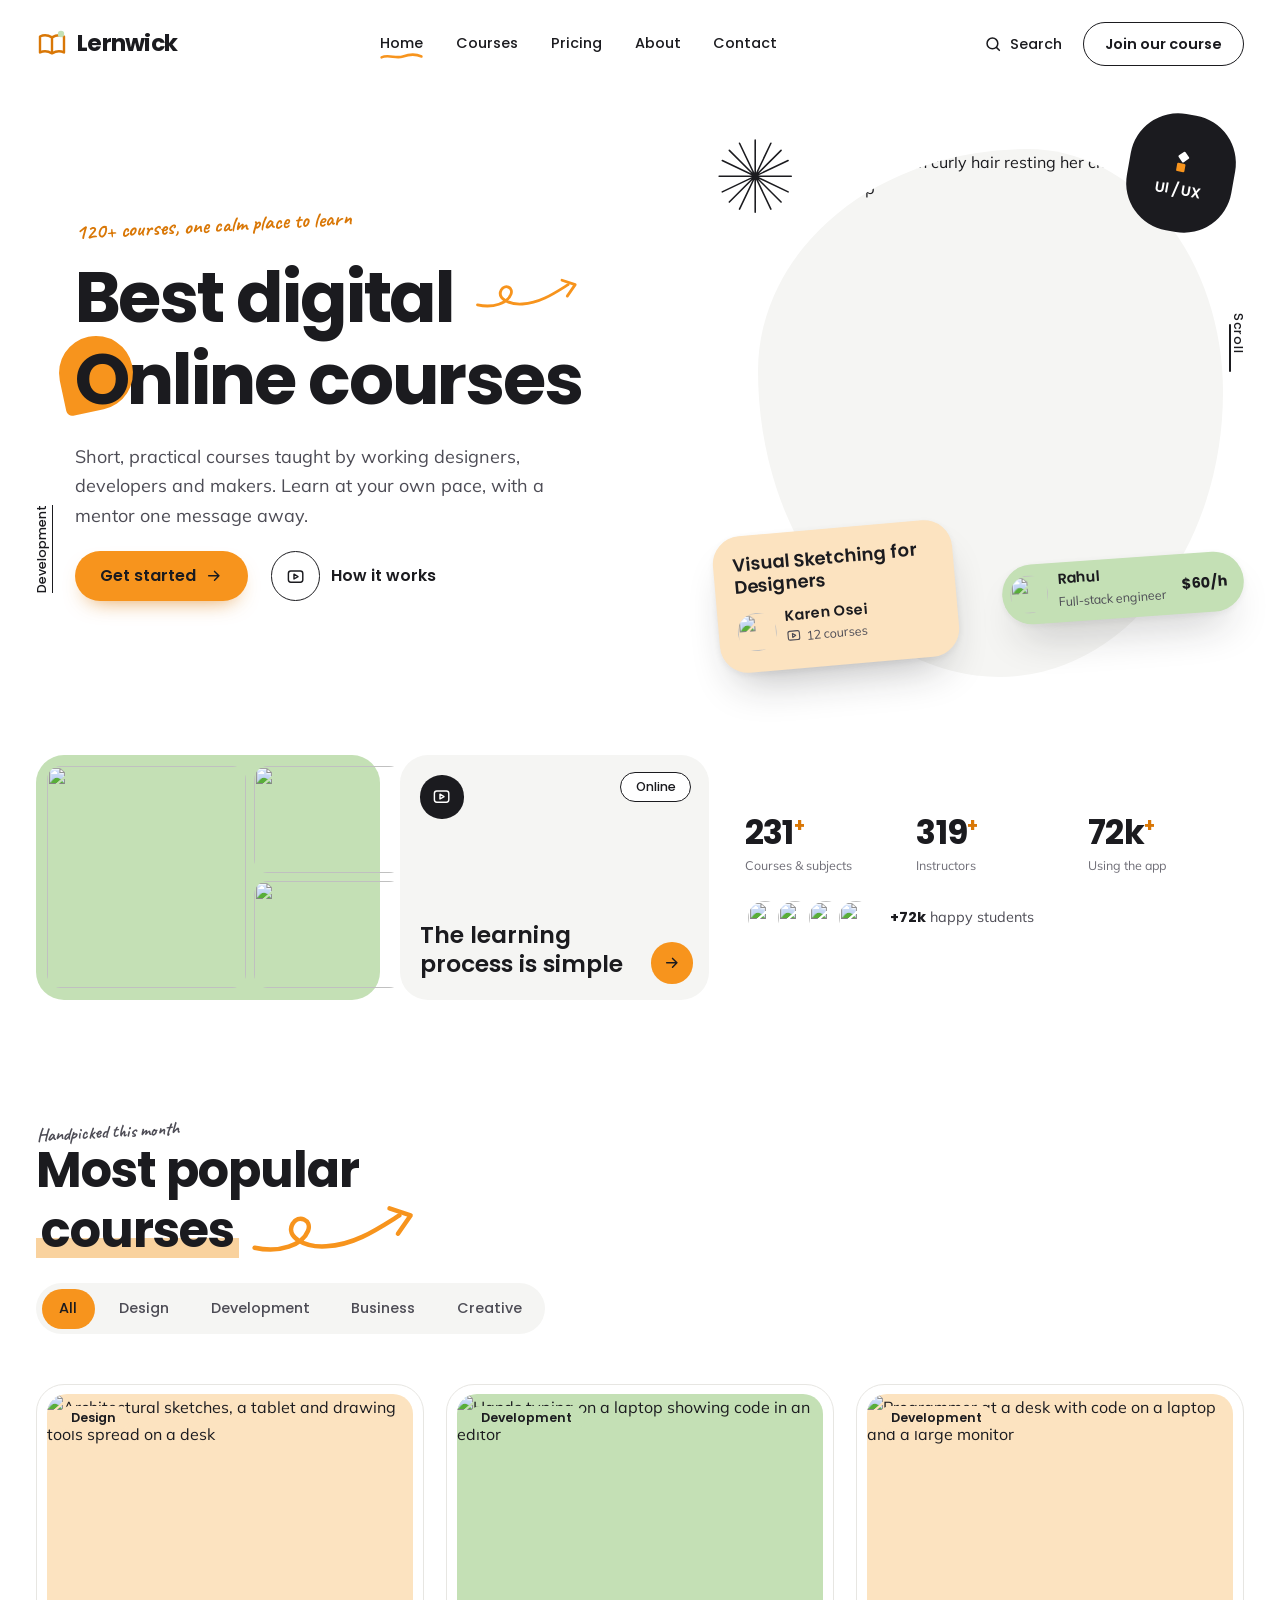
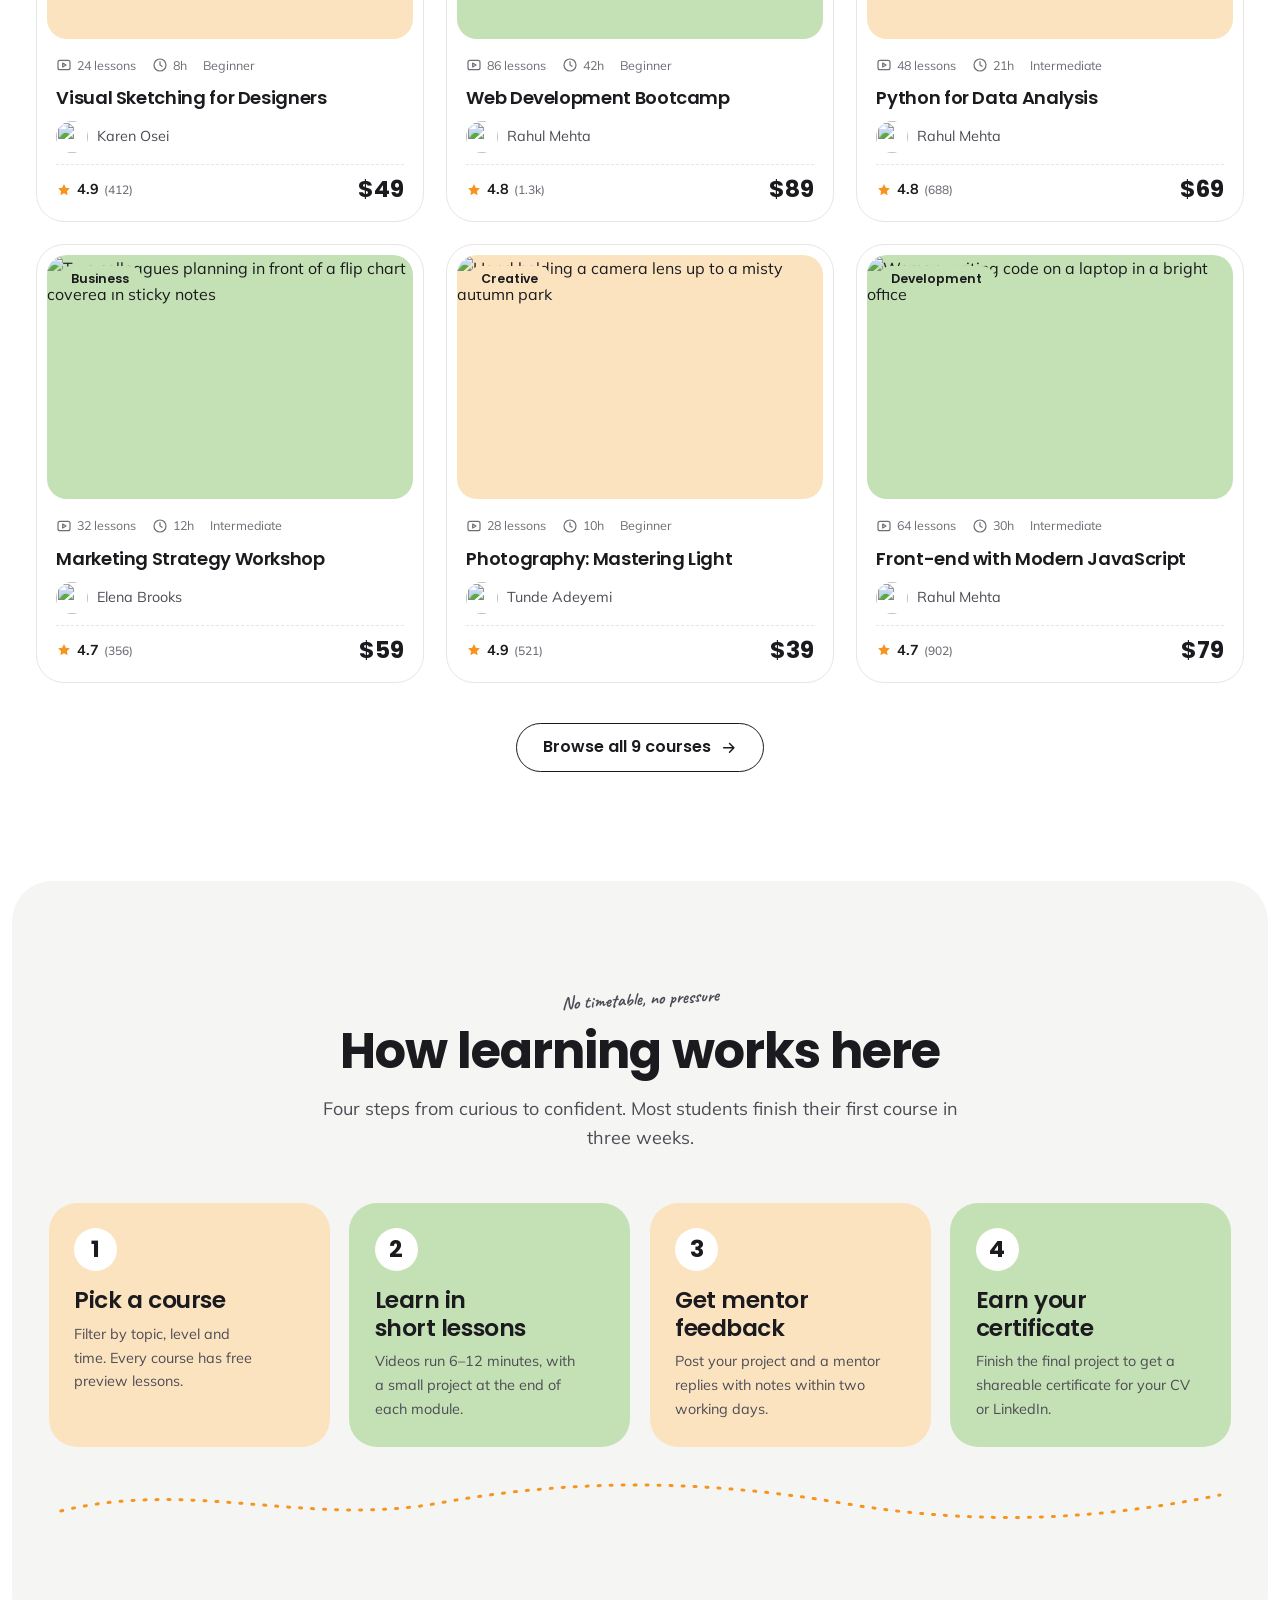
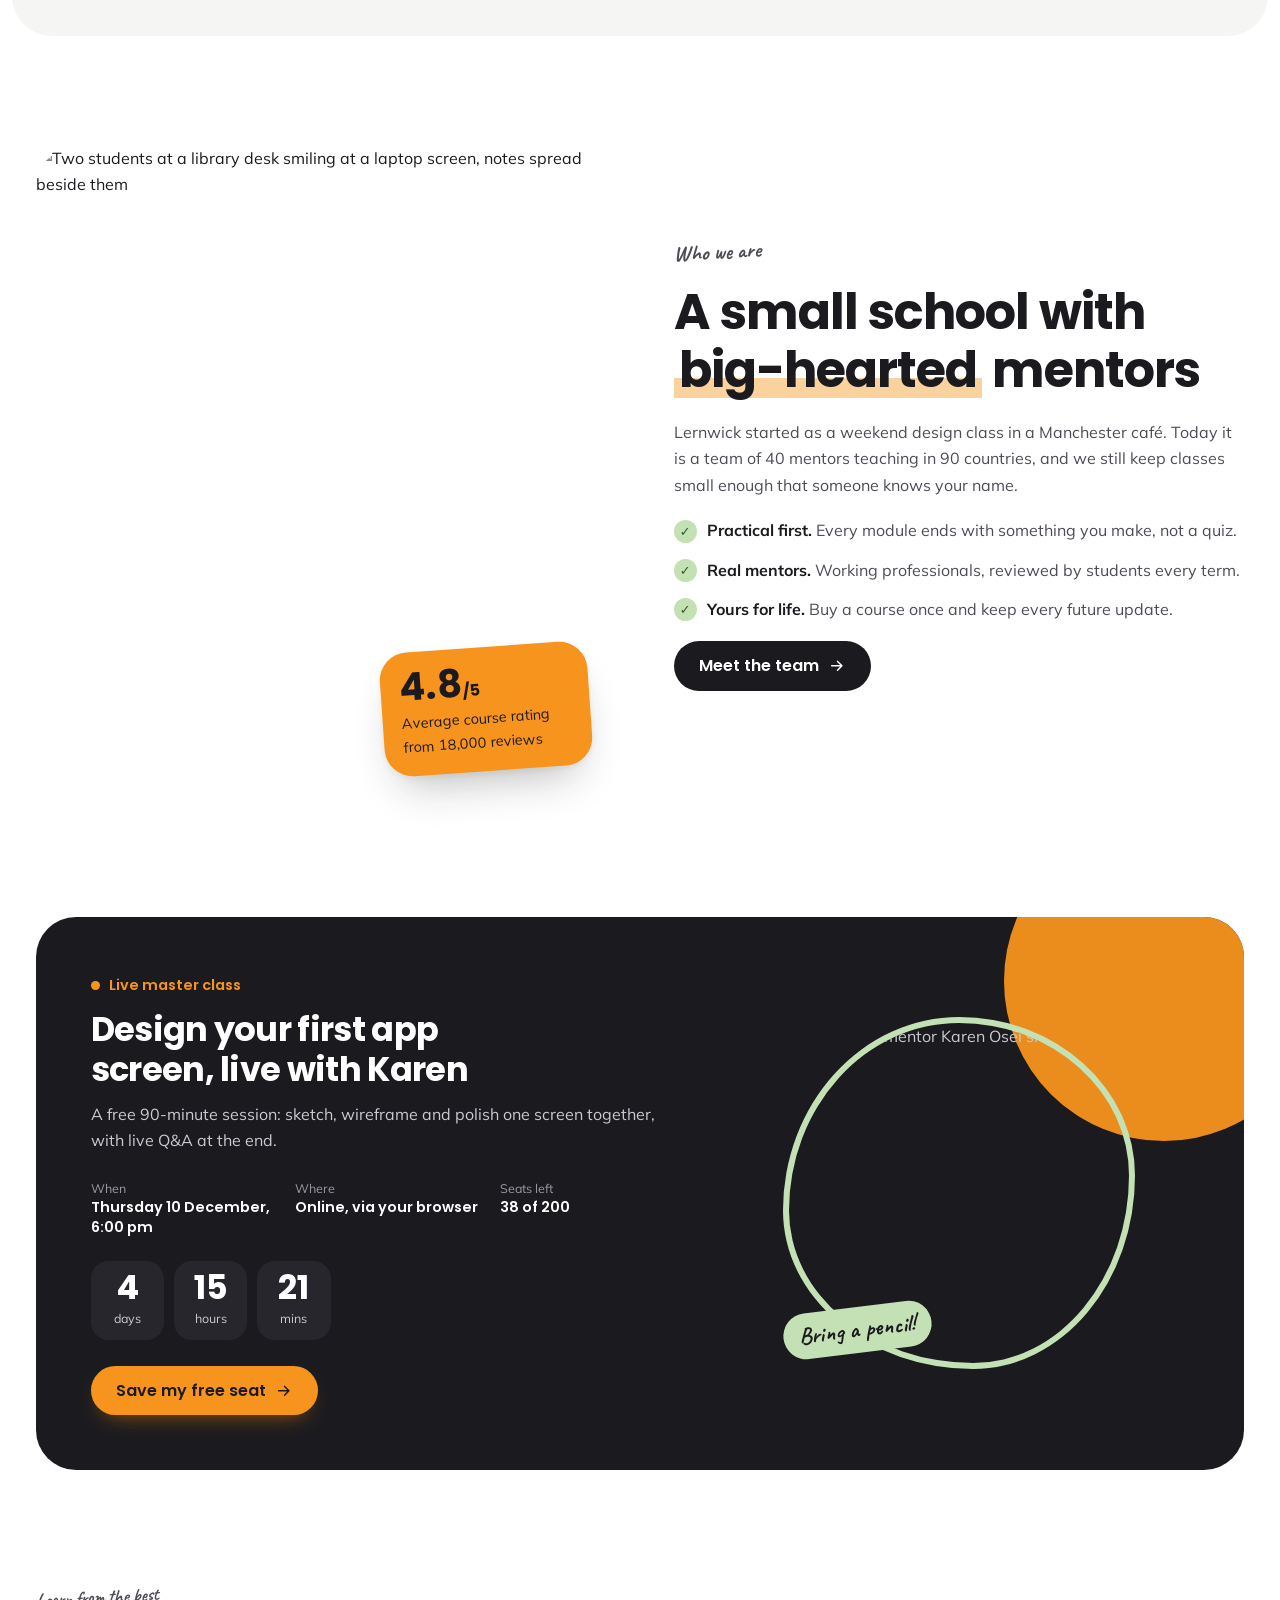
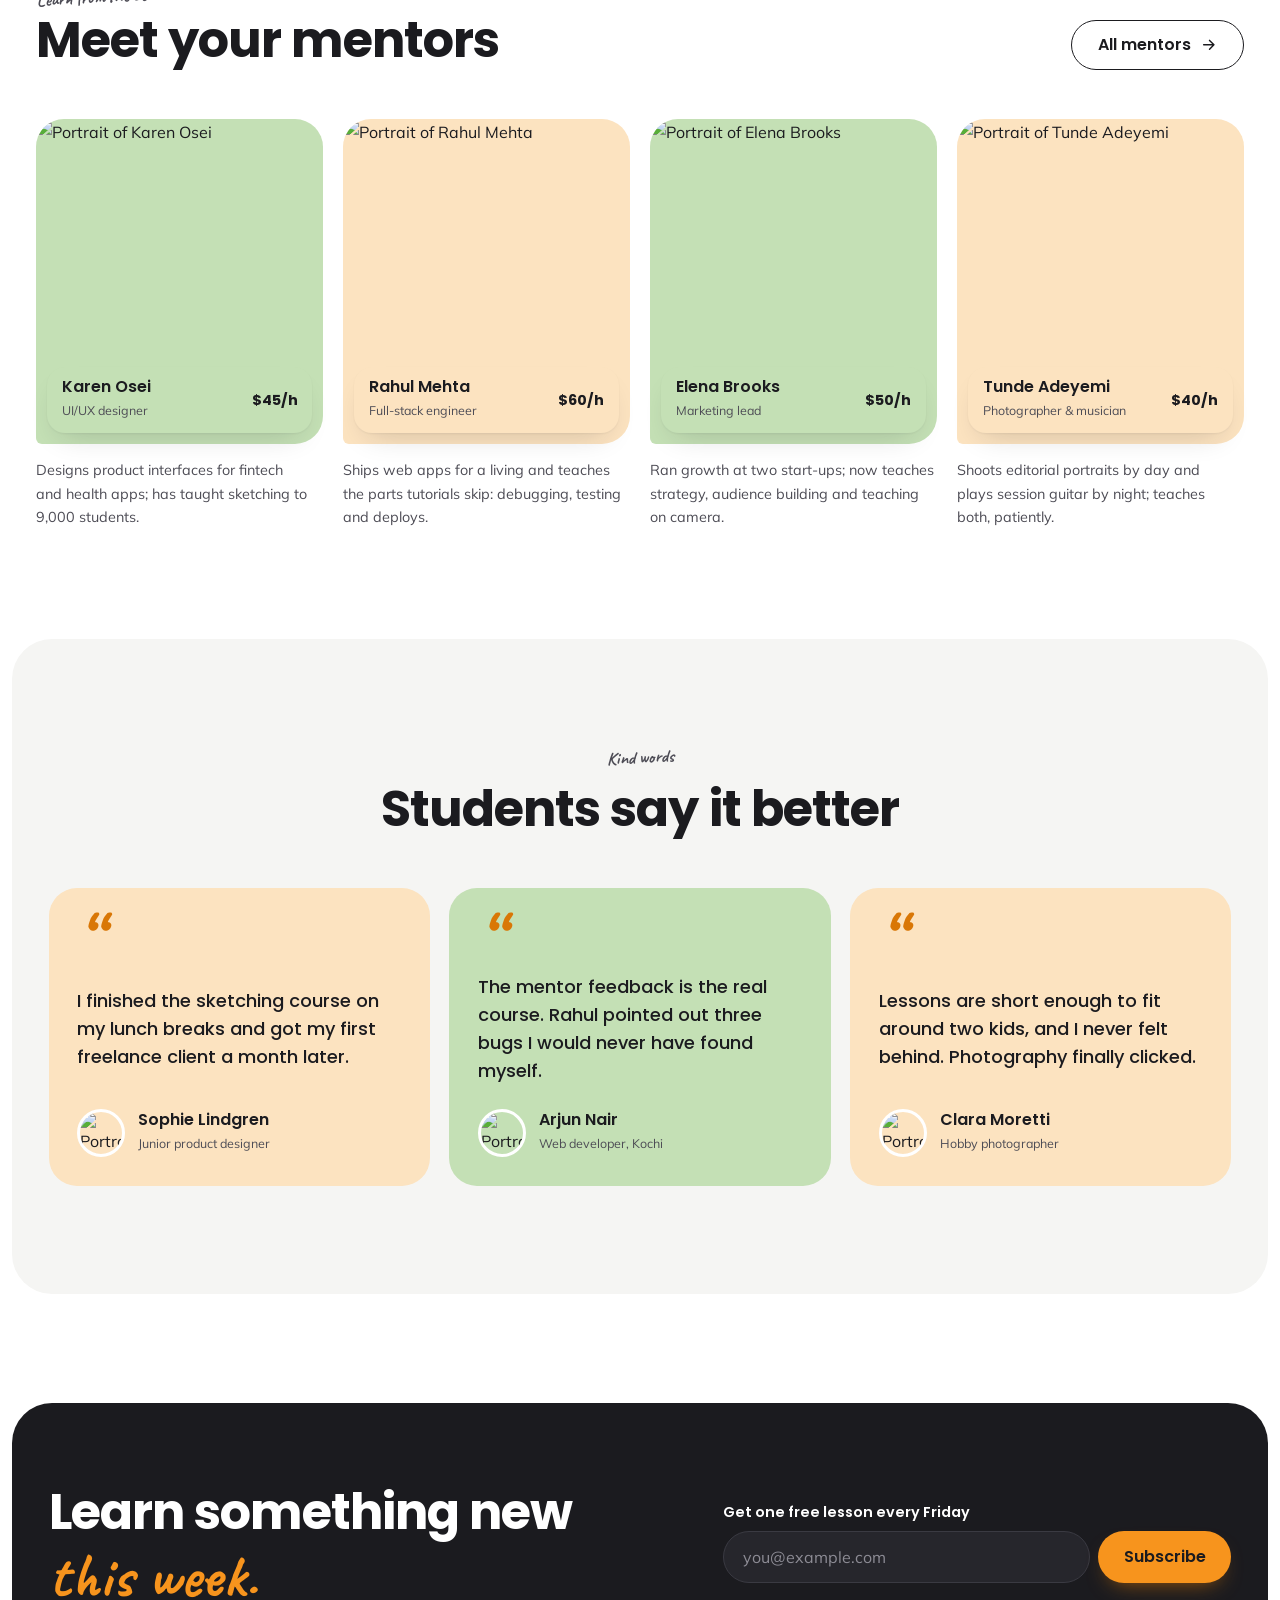
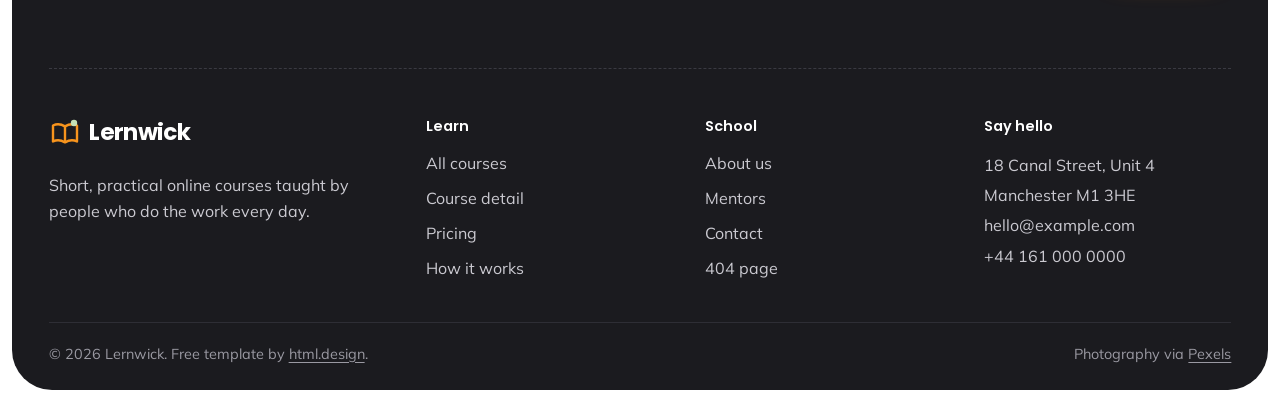
==== index.html @ 1e675a22 "feat: versión inicial de la plantilla web" ====
<!DOCTYPE html>
<html lang="en">
<head>
<meta charset="utf-8" />
<meta name="viewport" content="width=device-width, initial-scale=1" />
<title>Lernwick — Online Courses & E-learning</title>
<meta name="description" content="Lernwick is a free education HTML template for online course platforms — playful hero with floating course cards, filterable course catalogue, course detail with curriculum, pricing, about and contact pages." />
<meta name="theme-color" content="#F7941D" />
<link rel="icon" href="data:image/svg+xml,%3Csvg xmlns='http://www.w3.org/2000/svg' viewBox='0 0 32 32'%3E%3Crect width='32' height='32' rx='9' fill='%23F7941D'/%3E%3Cpath d='M8 10.5c3-1.4 5.7-1.2 8 .6 2.3-1.8 5-2 8-.6v12c-3-1.4-5.7-1.2-8 .6-2.3-1.8-5-2-8-.6Z' fill='none' stroke='%231B1B1F' stroke-width='2.2' stroke-linejoin='round'/%3E%3Cpath d='M16 11.1v12' stroke='%231B1B1F' stroke-width='2.2'/%3E%3C/svg%3E" />

<link rel="preconnect" href="https://fonts.googleapis.com" />
<link rel="preconnect" href="https://fonts.gstatic.com" crossorigin />
<link href="https://fonts.googleapis.com/css2?family=Poppins:wght@500;600;700&family=Mulish:wght@400;500;600;700&family=Caveat:wght@500;700&display=swap" rel="stylesheet" />
<link rel="preconnect" href="https://images.pexels.com" crossorigin />

<link rel="stylesheet" href="assets/css/tokens.css" />
<link rel="stylesheet" href="assets/css/site.css" />
<link rel="stylesheet" href="assets/css/pages.css" />
</head>
<body>
<a class="skip" href="#main">Skip to content</a>

<header class="header">
  <div class="container header__inner">
    <a class="brand" href="index.html" aria-label="Lernwick — home">
      <svg class="brand__mark" viewBox="0 0 32 32" aria-hidden="true">
        <path d="M4 8.5c4-1.9 7.8-1.6 12 .9 4.2-2.5 8-2.8 12-.9v16c-4-1.9-7.8-1.6-12 .9-4.2-2.5-8-2.8-12-.9Z" fill="none" stroke="currentColor" stroke-width="2.4" stroke-linejoin="round" />
        <path d="M16 9.4v16" stroke="currentColor" stroke-width="2.4" />
        <circle cx="25" cy="6" r="3.2" fill="var(--sage)" />
      </svg>
      <span class="brand__word">Lernwick</span>
    </a>

    <nav class="nav" id="site-nav" aria-label="Main">
      <a href="index.html" aria-current="page">Home</a>
      <a href="courses.html">Courses</a>
      <a href="pricing.html">Pricing</a>
      <a href="about.html">About</a>
      <a href="contact.html">Contact</a>
      <a class="nav__cta" href="courses.html">Join our course</a>
    </nav>

    <div class="header__tools">
      <a class="header__search" href="courses.html#search">
        <svg viewBox="0 0 24 24" fill="none" stroke="currentColor" stroke-width="2" stroke-linecap="round" aria-hidden="true"><circle cx="11" cy="11" r="7"/><path d="m20 20-3.5-3.5"/></svg>
        <span>Search</span>
      </a>
      <a class="btn btn--outline header__cta" href="courses.html">Join our course</a>
      <button class="burger" type="button" aria-expanded="false" aria-controls="site-nav" aria-label="Open menu">
        <span></span><span></span><span></span>
      </button>
    </div>
  </div>
</header>

<main id="main">
<!-- ============ HERO: headline left, blob portrait with sticker cards right ============ -->
<section class="hero" aria-labelledby="hero-title">
  <div class="container hero__grid">
    <div class="hero__copy">
      <span class="vlabel" aria-hidden="true">Development</span>
      <p class="note">120+ courses, one calm place to learn</p>
      <h1 id="hero-title">Best digital <svg class="squiggle" viewBox="0 0 120 48" fill="none" stroke="currentColor" stroke-width="3.2" stroke-linecap="round" stroke-linejoin="round" aria-hidden="true"><path d="M4 34c18 4 34-2 38-12 3-8-7-12-11-5-5 9 8 17 24 16 20-1 36-12 52-22"/><path d="M100 6l15 5-9 13"/></svg><br /><span class="hl">O</span>nline courses</h1>
      <p class="hero__lede">Short, practical courses taught by working designers, developers and makers. Learn at your own pace, with a mentor one message away.</p>
      <div class="hero__ctas">
        <a class="btn btn--orange" href="courses.html">Get started <svg viewBox="0 0 24 24" fill="none" stroke="currentColor" stroke-width="2" stroke-linecap="round" stroke-linejoin="round" aria-hidden="true"><path d="M5 12h14M13 6l6 6-6 6"/></svg></a>
        <a class="hero__how" href="#how"><span class="hero__play" aria-hidden="true"><svg viewBox="0 0 24 24" fill="none" stroke="currentColor" stroke-width="1.8" stroke-linecap="round" stroke-linejoin="round" aria-hidden="true"><rect x="3" y="5" width="18" height="14" rx="3"/><path d="m10 9 5 3-5 3Z"/></svg></span>How it works</a>
      </div>
    </div>

    <div class="hero__media">
      <svg class="burst hero__burst" viewBox="0 0 100 100" aria-hidden="true">
        <path d="M50 4v92M4 50h92M17 17l66 66M83 17 17 83M30 8l40 84M8 30l84 40M70 8 30 92M92 30 8 70" />
      </svg>
      <figure class="blob">
        <img src="https://images.pexels.com/photos/3769021/pexels-photo-3769021.jpeg?auto=compress&cs=tinysrgb&w=900&h=1000&fit=crop" alt="Smiling student with curly hair resting her chin on her hand beside a laptop" width="900" height="1000" fetchpriority="high" decoding="async" sizes="(max-width: 900px) 90vw, 44vw" />
      </figure>
      <span class="badge" aria-hidden="true">
        <svg viewBox="0 0 24 24"><rect x="9" y="3" width="7" height="7" rx="1" transform="rotate(45 12.5 6.5)" fill="#fff" /><rect x="8" y="12" width="7" height="7" rx="1" fill="var(--orange)" /></svg>
        UI / UX
      </span>
      <div class="fcard" aria-hidden="true">
        <p class="fcard__t">Visual Sketching for Designers</p>
        <p class="fcard__by"><img src="https://images.pexels.com/photos/1181742/pexels-photo-1181742.jpeg?auto=compress&cs=tinysrgb&w=96&h=96&fit=crop" alt="" width="96" height="96" decoding="async" /><span><strong>Karen Osei</strong><small><svg viewBox="0 0 24 24" fill="none" stroke="currentColor" stroke-width="1.8" stroke-linecap="round" stroke-linejoin="round" aria-hidden="true"><rect x="3" y="5" width="18" height="14" rx="3"/><path d="m10 9 5 3-5 3Z"/></svg>12 courses</small></span></p>
      </div>
      <div class="fchip" aria-hidden="true">
        <img src="https://images.pexels.com/photos/7752846/pexels-photo-7752846.jpeg?auto=compress&cs=tinysrgb&w=96&h=96&fit=crop" alt="" width="96" height="96" decoding="async" />
        <span><strong>Rahul</strong><small>Full-stack engineer</small></span>
        <em>$60/h</em>
      </div>
      <span class="vscroll" aria-hidden="true">Scroll</span>
    </div>
  </div>

  <div class="container hero__row">
    <div class="collage" aria-hidden="true">
      <img src="https://images.pexels.com/photos/8199759/pexels-photo-8199759.jpeg?auto=compress&cs=tinysrgb&w=500&h=560&fit=crop" alt="" width="500" height="560" decoding="async" />
      <img src="https://images.pexels.com/photos/7972949/pexels-photo-7972949.jpeg?auto=compress&cs=tinysrgb&w=500&h=360&fit=crop" alt="" width="500" height="360" decoding="async" />
      <img src="https://images.pexels.com/photos/16420473/pexels-photo-16420473.jpeg?auto=compress&cs=tinysrgb&w=500&h=360&fit=crop" alt="" width="500" height="360" decoding="async" />
    </div>
    <a class="process" href="#how">
      <span class="process__ic" aria-hidden="true"><svg viewBox="0 0 24 24" fill="none" stroke="currentColor" stroke-width="1.8" stroke-linecap="round" stroke-linejoin="round" aria-hidden="true"><rect x="3" y="5" width="18" height="14" rx="3"/><path d="m10 9 5 3-5 3Z"/></svg></span>
      <span class="pill">Online</span>
      <span class="process__t">The learning process is simple</span>
      <span class="process__go" aria-hidden="true"><svg viewBox="0 0 24 24" fill="none" stroke="currentColor" stroke-width="2" stroke-linecap="round" stroke-linejoin="round" aria-hidden="true"><path d="M5 12h14M13 6l6 6-6 6"/></svg></span>
    </a>
    <div class="stats">
      <dl class="stats__list">
        <div><dt>Courses &amp; subjects</dt><dd>231<sup>+</sup></dd></div>
        <div><dt>Instructors</dt><dd>319<sup>+</sup></dd></div>
        <div><dt>Using the app</dt><dd>72k<sup>+</sup></dd></div>
      </dl>
      <p class="happy"><span class="avatars"><img src="https://images.pexels.com/photos/1181742/pexels-photo-1181742.jpeg?auto=compress&cs=tinysrgb&w=96&h=96&fit=crop" alt="" width="96" height="96" loading="lazy" decoding="async" sizes="2.5rem" /><img src="https://images.pexels.com/photos/7752846/pexels-photo-7752846.jpeg?auto=compress&cs=tinysrgb&w=96&h=96&fit=crop" alt="" width="96" height="96" loading="lazy" decoding="async" sizes="2.5rem" /><img src="https://images.pexels.com/photos/7516387/pexels-photo-7516387.jpeg?auto=compress&cs=tinysrgb&w=96&h=96&fit=crop" alt="" width="96" height="96" loading="lazy" decoding="async" sizes="2.5rem" /><img src="https://images.pexels.com/photos/27268204/pexels-photo-27268204.jpeg?auto=compress&cs=tinysrgb&w=96&h=96&fit=crop" alt="" width="96" height="96" loading="lazy" decoding="async" sizes="2.5rem" /></span><span><strong>+72k</strong> happy students</span></p>
    </div>
  </div>
</section>

<!-- ============ POPULAR COURSES ============ -->
<section class="section" id="popular" aria-labelledby="pop-title">
  <div class="container">
    <div class="shead__row">
      <div class="shead">
        <p class="note">Handpicked this month</p>
        <h2 id="pop-title">Most popular <span class="underline">courses</span> <svg class="squiggle" viewBox="0 0 120 48" fill="none" stroke="currentColor" stroke-width="3.2" stroke-linecap="round" stroke-linejoin="round" aria-hidden="true"><path d="M4 34c18 4 34-2 38-12 3-8-7-12-11-5-5 9 8 17 24 16 20-1 36-12 52-22"/><path d="M100 6l15 5-9 13"/></svg></h2>
      </div>
      <div class="tabs" role="tablist" aria-label="Course category">
        <button role="tab" id="ct-all" aria-selected="true" aria-controls="pop-grid" data-cat="all">All</button>
        <button role="tab" id="ct-design" aria-selected="false" aria-controls="pop-grid" data-cat="design" tabindex="-1">Design</button>
        <button role="tab" id="ct-dev" aria-selected="false" aria-controls="pop-grid" data-cat="development" tabindex="-1">Development</button>
        <button role="tab" id="ct-biz" aria-selected="false" aria-controls="pop-grid" data-cat="business" tabindex="-1">Business</button>
        <button role="tab" id="ct-creative" aria-selected="false" aria-controls="pop-grid" data-cat="creative" tabindex="-1">Creative</button>
      </div>
    </div>
    <div class="cgrid" id="pop-grid" role="tabpanel" aria-labelledby="ct-all" data-pop-grid>
        <article class="ccard ccard--peach" data-cat="design" data-level="beginner" data-price="49" data-rating="4.9" data-students="3120" data-title="Visual Sketching for Designers">
          <div class="ccard__media">
            <img src="https://images.pexels.com/photos/6615235/pexels-photo-6615235.jpeg?auto=compress&cs=tinysrgb&w=720&h=480&fit=crop" alt="Architectural sketches, a tablet and drawing tools spread on a desk" width="720" height="480" loading="lazy" decoding="async" sizes="(max-width: 640px) 100vw, (max-width: 1024px) 50vw, 33vw" />
            <span class="ccard__cat">Design</span>
          </div>
          <div class="ccard__body">
            <p class="ccard__meta"><span><svg viewBox="0 0 24 24" fill="none" stroke="currentColor" stroke-width="1.8" stroke-linecap="round" stroke-linejoin="round" aria-hidden="true"><rect x="3" y="5" width="18" height="14" rx="3"/><path d="m10 9 5 3-5 3Z"/></svg>24 lessons</span><span><svg viewBox="0 0 24 24" fill="none" stroke="currentColor" stroke-width="1.8" stroke-linecap="round" aria-hidden="true"><circle cx="12" cy="12" r="9"/><path d="M12 7v5l3 2"/></svg>8h</span><span>Beginner</span></p>
            <h3 class="ccard__title"><a href="course.html">Visual Sketching for Designers</a></h3>
            <p class="ccard__by"><img src="https://images.pexels.com/photos/1181742/pexels-photo-1181742.jpeg?auto=compress&cs=tinysrgb&w=96&h=96&fit=crop" alt="" width="96" height="96" loading="lazy" decoding="async" sizes="2rem" />Karen Osei</p>
            <p class="ccard__foot">
              <span class="ccard__rating"><svg viewBox="0 0 24 24" fill="currentColor" aria-hidden="true"><path d="m12 3 2.7 5.6 6.1.9-4.4 4.3 1 6.1L12 17l-5.4 2.9 1-6.1L3.2 9.5l6.1-.9Z"/></svg>4.9 <small>(412)</small></span>
              <span class="ccard__price">$49</span>
            </p>
          </div>
        </article>
        <article class="ccard ccard--sage" data-cat="development" data-level="beginner" data-price="89" data-rating="4.8" data-students="11840" data-title="Web Development Bootcamp">
          <div class="ccard__media">
            <img src="https://images.pexels.com/photos/574071/pexels-photo-574071.jpeg?auto=compress&cs=tinysrgb&w=720&h=480&fit=crop" alt="Hands typing on a laptop showing code in an editor" width="720" height="480" loading="lazy" decoding="async" sizes="(max-width: 640px) 100vw, (max-width: 1024px) 50vw, 33vw" />
            <span class="ccard__cat">Development</span>
          </div>
          <div class="ccard__body">
            <p class="ccard__meta"><span><svg viewBox="0 0 24 24" fill="none" stroke="currentColor" stroke-width="1.8" stroke-linecap="round" stroke-linejoin="round" aria-hidden="true"><rect x="3" y="5" width="18" height="14" rx="3"/><path d="m10 9 5 3-5 3Z"/></svg>86 lessons</span><span><svg viewBox="0 0 24 24" fill="none" stroke="currentColor" stroke-width="1.8" stroke-linecap="round" aria-hidden="true"><circle cx="12" cy="12" r="9"/><path d="M12 7v5l3 2"/></svg>42h</span><span>Beginner</span></p>
            <h3 class="ccard__title"><a href="course.html">Web Development Bootcamp</a></h3>
            <p class="ccard__by"><img src="https://images.pexels.com/photos/7752846/pexels-photo-7752846.jpeg?auto=compress&cs=tinysrgb&w=96&h=96&fit=crop" alt="" width="96" height="96" loading="lazy" decoding="async" sizes="2rem" />Rahul Mehta</p>
            <p class="ccard__foot">
              <span class="ccard__rating"><svg viewBox="0 0 24 24" fill="currentColor" aria-hidden="true"><path d="m12 3 2.7 5.6 6.1.9-4.4 4.3 1 6.1L12 17l-5.4 2.9 1-6.1L3.2 9.5l6.1-.9Z"/></svg>4.8 <small>(1.3k)</small></span>
              <span class="ccard__price">$89</span>
            </p>
          </div>
        </article>
        <article class="ccard ccard--peach" data-cat="development" data-level="intermediate" data-price="69" data-rating="4.8" data-students="6205" data-title="Python for Data Analysis">
          <div class="ccard__media">
            <img src="https://images.pexels.com/photos/7988086/pexels-photo-7988086.jpeg?auto=compress&cs=tinysrgb&w=720&h=480&fit=crop" alt="Programmer at a desk with code on a laptop and a large monitor" width="720" height="480" loading="lazy" decoding="async" sizes="(max-width: 640px) 100vw, (max-width: 1024px) 50vw, 33vw" />
            <span class="ccard__cat">Development</span>
          </div>
          <div class="ccard__body">
            <p class="ccard__meta"><span><svg viewBox="0 0 24 24" fill="none" stroke="currentColor" stroke-width="1.8" stroke-linecap="round" stroke-linejoin="round" aria-hidden="true"><rect x="3" y="5" width="18" height="14" rx="3"/><path d="m10 9 5 3-5 3Z"/></svg>48 lessons</span><span><svg viewBox="0 0 24 24" fill="none" stroke="currentColor" stroke-width="1.8" stroke-linecap="round" aria-hidden="true"><circle cx="12" cy="12" r="9"/><path d="M12 7v5l3 2"/></svg>21h</span><span>Intermediate</span></p>
            <h3 class="ccard__title"><a href="course.html">Python for Data Analysis</a></h3>
            <p class="ccard__by"><img src="https://images.pexels.com/photos/7752846/pexels-photo-7752846.jpeg?auto=compress&cs=tinysrgb&w=96&h=96&fit=crop" alt="" width="96" height="96" loading="lazy" decoding="async" sizes="2rem" />Rahul Mehta</p>
            <p class="ccard__foot">
              <span class="ccard__rating"><svg viewBox="0 0 24 24" fill="currentColor" aria-hidden="true"><path d="m12 3 2.7 5.6 6.1.9-4.4 4.3 1 6.1L12 17l-5.4 2.9 1-6.1L3.2 9.5l6.1-.9Z"/></svg>4.8 <small>(688)</small></span>
              <span class="ccard__price">$69</span>
            </p>
          </div>
        </article>
        <article class="ccard ccard--sage" data-cat="business" data-level="intermediate" data-price="59" data-rating="4.7" data-students="2980" data-title="Marketing Strategy Workshop">
          <div class="ccard__media">
            <img src="https://images.pexels.com/photos/7710077/pexels-photo-7710077.jpeg?auto=compress&cs=tinysrgb&w=720&h=480&fit=crop" alt="Two colleagues planning in front of a flip chart covered in sticky notes" width="720" height="480" loading="lazy" decoding="async" sizes="(max-width: 640px) 100vw, (max-width: 1024px) 50vw, 33vw" />
            <span class="ccard__cat">Business</span>
          </div>
          <div class="ccard__body">
            <p class="ccard__meta"><span><svg viewBox="0 0 24 24" fill="none" stroke="currentColor" stroke-width="1.8" stroke-linecap="round" stroke-linejoin="round" aria-hidden="true"><rect x="3" y="5" width="18" height="14" rx="3"/><path d="m10 9 5 3-5 3Z"/></svg>32 lessons</span><span><svg viewBox="0 0 24 24" fill="none" stroke="currentColor" stroke-width="1.8" stroke-linecap="round" aria-hidden="true"><circle cx="12" cy="12" r="9"/><path d="M12 7v5l3 2"/></svg>12h</span><span>Intermediate</span></p>
            <h3 class="ccard__title"><a href="course.html">Marketing Strategy Workshop</a></h3>
            <p class="ccard__by"><img src="https://images.pexels.com/photos/7516387/pexels-photo-7516387.jpeg?auto=compress&cs=tinysrgb&w=96&h=96&fit=crop" alt="" width="96" height="96" loading="lazy" decoding="async" sizes="2rem" />Elena Brooks</p>
            <p class="ccard__foot">
              <span class="ccard__rating"><svg viewBox="0 0 24 24" fill="currentColor" aria-hidden="true"><path d="m12 3 2.7 5.6 6.1.9-4.4 4.3 1 6.1L12 17l-5.4 2.9 1-6.1L3.2 9.5l6.1-.9Z"/></svg>4.7 <small>(356)</small></span>
              <span class="ccard__price">$59</span>
            </p>
          </div>
        </article>
        <article class="ccard ccard--peach" data-cat="creative" data-level="beginner" data-price="39" data-rating="4.9" data-students="4410" data-title="Photography: Mastering Light">
          <div class="ccard__media">
            <img src="https://images.pexels.com/photos/759960/pexels-photo-759960.jpeg?auto=compress&cs=tinysrgb&w=720&h=480&fit=crop" alt="Hand holding a camera lens up to a misty autumn park" width="720" height="480" loading="lazy" decoding="async" sizes="(max-width: 640px) 100vw, (max-width: 1024px) 50vw, 33vw" />
            <span class="ccard__cat">Creative</span>
          </div>
          <div class="ccard__body">
            <p class="ccard__meta"><span><svg viewBox="0 0 24 24" fill="none" stroke="currentColor" stroke-width="1.8" stroke-linecap="round" stroke-linejoin="round" aria-hidden="true"><rect x="3" y="5" width="18" height="14" rx="3"/><path d="m10 9 5 3-5 3Z"/></svg>28 lessons</span><span><svg viewBox="0 0 24 24" fill="none" stroke="currentColor" stroke-width="1.8" stroke-linecap="round" aria-hidden="true"><circle cx="12" cy="12" r="9"/><path d="M12 7v5l3 2"/></svg>10h</span><span>Beginner</span></p>
            <h3 class="ccard__title"><a href="course.html">Photography: Mastering Light</a></h3>
            <p class="ccard__by"><img src="https://images.pexels.com/photos/27268204/pexels-photo-27268204.jpeg?auto=compress&cs=tinysrgb&w=96&h=96&fit=crop" alt="" width="96" height="96" loading="lazy" decoding="async" sizes="2rem" />Tunde Adeyemi</p>
            <p class="ccard__foot">
              <span class="ccard__rating"><svg viewBox="0 0 24 24" fill="currentColor" aria-hidden="true"><path d="m12 3 2.7 5.6 6.1.9-4.4 4.3 1 6.1L12 17l-5.4 2.9 1-6.1L3.2 9.5l6.1-.9Z"/></svg>4.9 <small>(521)</small></span>
              <span class="ccard__price">$39</span>
            </p>
          </div>
        </article>
        <article class="ccard ccard--sage" data-cat="development" data-level="intermediate" data-price="79" data-rating="4.7" data-students="7730" data-title="Front-end with Modern JavaScript">
          <div class="ccard__media">
            <img src="https://images.pexels.com/photos/3862142/pexels-photo-3862142.jpeg?auto=compress&cs=tinysrgb&w=720&h=480&fit=crop" alt="Woman writing code on a laptop in a bright office" width="720" height="480" loading="lazy" decoding="async" sizes="(max-width: 640px) 100vw, (max-width: 1024px) 50vw, 33vw" />
            <span class="ccard__cat">Development</span>
          </div>
          <div class="ccard__body">
            <p class="ccard__meta"><span><svg viewBox="0 0 24 24" fill="none" stroke="currentColor" stroke-width="1.8" stroke-linecap="round" stroke-linejoin="round" aria-hidden="true"><rect x="3" y="5" width="18" height="14" rx="3"/><path d="m10 9 5 3-5 3Z"/></svg>64 lessons</span><span><svg viewBox="0 0 24 24" fill="none" stroke="currentColor" stroke-width="1.8" stroke-linecap="round" aria-hidden="true"><circle cx="12" cy="12" r="9"/><path d="M12 7v5l3 2"/></svg>30h</span><span>Intermediate</span></p>
            <h3 class="ccard__title"><a href="course.html">Front-end with Modern JavaScript</a></h3>
            <p class="ccard__by"><img src="https://images.pexels.com/photos/7752846/pexels-photo-7752846.jpeg?auto=compress&cs=tinysrgb&w=96&h=96&fit=crop" alt="" width="96" height="96" loading="lazy" decoding="async" sizes="2rem" />Rahul Mehta</p>
            <p class="ccard__foot">
              <span class="ccard__rating"><svg viewBox="0 0 24 24" fill="currentColor" aria-hidden="true"><path d="m12 3 2.7 5.6 6.1.9-4.4 4.3 1 6.1L12 17l-5.4 2.9 1-6.1L3.2 9.5l6.1-.9Z"/></svg>4.7 <small>(902)</small></span>
              <span class="ccard__price">$79</span>
            </p>
          </div>
        </article>
    </div>
    <p class="pop-foot"><a class="btn btn--outline" href="courses.html">Browse all 9 courses <svg viewBox="0 0 24 24" fill="none" stroke="currentColor" stroke-width="2" stroke-linecap="round" stroke-linejoin="round" aria-hidden="true"><path d="M5 12h14M13 6l6 6-6 6"/></svg></a></p>
  </div>
</section>

<!-- ============ HOW IT WORKS ============ -->
<section class="section section--soft how" id="how" aria-labelledby="how-title">
  <div class="container">
    <div class="shead shead--center" data-reveal>
      <p class="note">No timetable, no pressure</p>
      <h2 id="how-title">How learning works here</h2>
      <p>Four steps from curious to confident. Most students finish their first course in three weeks.</p>
    </div>
    <ol class="steps">
      <li class="step step--peach" data-reveal>
        <span class="step__n">1</span>
        <h3>Pick a course</h3>
        <p>Filter by topic, level and time. Every course has free preview lessons.</p>
      </li>
      <li class="step step--sage" data-reveal>
        <span class="step__n">2</span>
        <h3>Learn in short lessons</h3>
        <p>Videos run 6–12 minutes, with a small project at the end of each module.</p>
      </li>
      <li class="step step--peach" data-reveal>
        <span class="step__n">3</span>
        <h3>Get mentor feedback</h3>
        <p>Post your project and a mentor replies with notes within two working days.</p>
      </li>
      <li class="step step--sage" data-reveal>
        <span class="step__n">4</span>
        <h3>Earn your certificate</h3>
        <p>Finish the final project to get a shareable certificate for your CV or LinkedIn.</p>
      </li>
    </ol>
    <svg class="how__path" viewBox="0 0 1000 60" preserveAspectRatio="none" aria-hidden="true"><path d="M10 40C120 0 220 60 330 30s220-30 340 0 220 20 320-10" /></svg>
  </div>
</section>

<!-- ============ WHO WE ARE ============ -->
<section class="section who" aria-labelledby="who-title">
  <div class="container who__grid">
    <div class="who__media" data-reveal>
      <img class="who__big" src="https://images.pexels.com/photos/8199770/pexels-photo-8199770.jpeg?auto=compress&cs=tinysrgb&w=800&h=900&fit=crop" alt="Two students at a library desk smiling at a laptop screen, notes spread beside them" width="800" height="900" loading="lazy" decoding="async" sizes="(max-width: 900px) 90vw, 40vw" />
      <div class="who__sticker">
        <p class="who__num">4.8<span>/5</span></p>
        <p>Average course rating from 18,000 reviews</p>
      </div>
    </div>
    <div class="who__copy">
      <p class="note">Who we are</p>
      <h2 id="who-title">A small school with <span class="underline">big-hearted</span> mentors</h2>
      <p>Lernwick started as a weekend design class in a Manchester café. Today it is a team of 40 mentors teaching in 90 countries, and we still keep classes small enough that someone knows your name.</p>
      <ul class="ticks">
        <li><strong>Practical first.</strong> Every module ends with something you make, not a quiz.</li>
        <li><strong>Real mentors.</strong> Working professionals, reviewed by students every term.</li>
        <li><strong>Yours for life.</strong> Buy a course once and keep every future update.</li>
      </ul>
      <a class="btn btn--ink" href="about.html">Meet the team <svg viewBox="0 0 24 24" fill="none" stroke="currentColor" stroke-width="2" stroke-linecap="round" stroke-linejoin="round" aria-hidden="true"><path d="M5 12h14M13 6l6 6-6 6"/></svg></a>
    </div>
  </div>
</section>

<!-- ============ LIVE MASTER CLASS ============ -->
<section class="container master" aria-labelledby="mc-title" data-reveal>
  <div class="master__card">
    <div class="master__copy">
      <p class="master__live"><span aria-hidden="true"></span>Live master class</p>
      <h2 id="mc-title">Design your first app screen, live with Karen</h2>
      <p>A free 90-minute session: sketch, wireframe and polish one screen together, with live Q&amp;A at the end.</p>
      <dl class="master__facts">
        <div><dt>When</dt><dd data-mc-date>Thursday, 6:00 pm</dd></div>
        <div><dt>Where</dt><dd>Online, via your browser</dd></div>
        <div><dt>Seats left</dt><dd><span data-mc-seats>38</span> of 200</dd></div>
      </dl>
      <div class="master__cd" aria-label="Time until the class starts" data-countdown>
        <span><b data-cd="d">0</b><small>days</small></span>
        <span><b data-cd="h">0</b><small>hours</small></span>
        <span><b data-cd="m">0</b><small>mins</small></span>
      </div>
      <button class="btn btn--orange" type="button" data-save-seat>Save my free seat <svg viewBox="0 0 24 24" fill="none" stroke="currentColor" stroke-width="2" stroke-linecap="round" stroke-linejoin="round" aria-hidden="true"><path d="M5 12h14M13 6l6 6-6 6"/></svg></button>
    </div>
    <figure class="master__media">
      <img src="https://images.pexels.com/photos/1181742/pexels-photo-1181742.jpeg?auto=compress&cs=tinysrgb&w=640&h=640&fit=crop" alt="Portrait of mentor Karen Osei smiling at her laptop" width="640" height="640" loading="lazy" decoding="async" sizes="(max-width: 900px) 70vw, 30vw" />
      <figcaption class="hand">Bring a pencil!</figcaption>
    </figure>
  </div>
</section>

<!-- ============ MENTORS ============ -->
<section class="section" aria-labelledby="men-title">
  <div class="container">
    <div class="shead__row">
      <div class="shead">
        <p class="note">Learn from the best</p>
        <h2 id="men-title">Meet your mentors</h2>
      </div>
      <a class="btn btn--outline" href="about.html#mentors">All mentors <svg viewBox="0 0 24 24" fill="none" stroke="currentColor" stroke-width="2" stroke-linecap="round" stroke-linejoin="round" aria-hidden="true"><path d="M5 12h14M13 6l6 6-6 6"/></svg></a>
    </div>
    <ul class="mentors">
        <li class="mentor mentor--sage">
          <div class="mentor__photo">
            <img src="https://images.pexels.com/photos/1181742/pexels-photo-1181742.jpeg?auto=compress&cs=tinysrgb&w=600&h=680&fit=crop" alt="Portrait of Karen Osei" width="600" height="680" loading="lazy" decoding="async" sizes="(max-width: 760px) 50vw, 25vw" />
            <div class="mentor__chip">
              <span><strong>Karen Osei</strong><small>UI/UX designer</small></span>
              <em>$45/h</em>
            </div>
          </div>
          <p class="mentor__bio">Designs product interfaces for fintech and health apps; has taught sketching to 9,000 students.</p>
        </li>
        <li class="mentor mentor--peach">
          <div class="mentor__photo">
            <img src="https://images.pexels.com/photos/7752846/pexels-photo-7752846.jpeg?auto=compress&cs=tinysrgb&w=600&h=680&fit=crop" alt="Portrait of Rahul Mehta" width="600" height="680" loading="lazy" decoding="async" sizes="(max-width: 760px) 50vw, 25vw" />
            <div class="mentor__chip">
              <span><strong>Rahul Mehta</strong><small>Full-stack engineer</small></span>
              <em>$60/h</em>
            </div>
          </div>
          <p class="mentor__bio">Ships web apps for a living and teaches the parts tutorials skip: debugging, testing and deploys.</p>
        </li>
        <li class="mentor mentor--sage">
          <div class="mentor__photo">
            <img src="https://images.pexels.com/photos/7516387/pexels-photo-7516387.jpeg?auto=compress&cs=tinysrgb&w=600&h=680&fit=crop" alt="Portrait of Elena Brooks" width="600" height="680" loading="lazy" decoding="async" sizes="(max-width: 760px) 50vw, 25vw" />
            <div class="mentor__chip">
              <span><strong>Elena Brooks</strong><small>Marketing lead</small></span>
              <em>$50/h</em>
            </div>
          </div>
          <p class="mentor__bio">Ran growth at two start-ups; now teaches strategy, audience building and teaching on camera.</p>
        </li>
        <li class="mentor mentor--peach">
          <div class="mentor__photo">
            <img src="https://images.pexels.com/photos/27268204/pexels-photo-27268204.jpeg?auto=compress&cs=tinysrgb&w=600&h=680&fit=crop" alt="Portrait of Tunde Adeyemi" width="600" height="680" loading="lazy" decoding="async" sizes="(max-width: 760px) 50vw, 25vw" />
            <div class="mentor__chip">
              <span><strong>Tunde Adeyemi</strong><small>Photographer & musician</small></span>
              <em>$40/h</em>
            </div>
          </div>
          <p class="mentor__bio">Shoots editorial portraits by day and plays session guitar by night; teaches both, patiently.</p>
        </li>
    </ul>
  </div>
</section>

<!-- ============ REVIEWS ============ -->
<section class="section section--soft" aria-labelledby="rev-title">
  <div class="container">
    <div class="shead shead--center" data-reveal>
      <p class="note">Kind words</p>
      <h2 id="rev-title">Students say it better</h2>
    </div>
    <div class="quotes">
      <figure class="quote quote--peach" data-reveal>
        <span class="quote__mark" aria-hidden="true">“</span>
        <blockquote>I finished the sketching course on my lunch breaks and got my first freelance client a month later.</blockquote>
        <figcaption><img src="https://images.pexels.com/photos/5908493/pexels-photo-5908493.jpeg?auto=compress&cs=tinysrgb&w=160&h=160&fit=crop" alt="Portrait of Sophie Lindgren" width="160" height="160" loading="lazy" decoding="async" sizes="3rem" /><span><strong>Sophie Lindgren</strong><small>Junior product designer</small></span></figcaption>
      </figure>
      <figure class="quote quote--sage" data-reveal>
        <span class="quote__mark" aria-hidden="true">“</span>
        <blockquote>The mentor feedback is the real course. Rahul pointed out three bugs I would never have found myself.</blockquote>
        <figcaption><img src="https://images.pexels.com/photos/36291553/pexels-photo-36291553.jpeg?auto=compress&cs=tinysrgb&w=160&h=160&fit=crop" alt="Portrait of Arjun Nair" width="160" height="160" loading="lazy" decoding="async" sizes="3rem" /><span><strong>Arjun Nair</strong><small>Web developer, Kochi</small></span></figcaption>
      </figure>
      <figure class="quote quote--peach" data-reveal>
        <span class="quote__mark" aria-hidden="true">“</span>
        <blockquote>Lessons are short enough to fit around two kids, and I never felt behind. Photography finally clicked.</blockquote>
        <figcaption><img src="https://images.pexels.com/photos/20327630/pexels-photo-20327630.jpeg?auto=compress&cs=tinysrgb&w=160&h=160&fit=crop" alt="Portrait of Clara Moretti" width="160" height="160" loading="lazy" decoding="async" sizes="3rem" /><span><strong>Clara Moretti</strong><small>Hobby photographer</small></span></figcaption>
      </figure>
    </div>
  </div>
</section>
</main>

<footer class="footer">
  <div class="container">
    <div class="footer__cta">
      <p class="footer__big">Learn something new<br /> <span class="footer__hl">this week.</span></p>
      <form class="subscribe" data-demo-form novalidate>
        <label class="footer__label" for="sub-email">Get one free lesson every Friday</label>
        <div class="subscribe__row">
          <input id="sub-email" type="email" name="email" placeholder="you@example.com" autocomplete="email" required />
          <button class="btn btn--orange" type="submit">Subscribe</button>
        </div>
        <p class="form-note" role="status" aria-live="polite"></p>
      </form>
    </div>

    <div class="footer__grid">
      <div class="footer__about">
        <a class="brand brand--light" href="index.html" aria-label="Lernwick — home">
          <svg class="brand__mark" viewBox="0 0 32 32" aria-hidden="true">
            <path d="M4 8.5c4-1.9 7.8-1.6 12 .9 4.2-2.5 8-2.8 12-.9v16c-4-1.9-7.8-1.6-12 .9-4.2-2.5-8-2.8-12-.9Z" fill="none" stroke="currentColor" stroke-width="2.4" stroke-linejoin="round" />
            <path d="M16 9.4v16" stroke="currentColor" stroke-width="2.4" />
            <circle cx="25" cy="6" r="3.2" fill="var(--sage)" />
          </svg>
          <span class="brand__word">Lernwick</span>
        </a>
        <p>Short, practical online courses taught by people who do the work every day.</p>
      </div>
      <div>
        <p class="footer__h">Learn</p>
        <ul>
          <li><a href="courses.html">All courses</a></li>
          <li><a href="course.html">Course detail</a></li>
          <li><a href="pricing.html">Pricing</a></li>
          <li><a href="index.html#how">How it works</a></li>
        </ul>
      </div>
      <div>
        <p class="footer__h">School</p>
        <ul>
          <li><a href="about.html">About us</a></li>
          <li><a href="about.html#mentors">Mentors</a></li>
          <li><a href="contact.html">Contact</a></li>
          <li><a href="404.html">404 page</a></li>
        </ul>
      </div>
      <div>
        <p class="footer__h">Say hello</p>
        <address>
          18 Canal Street, Unit&nbsp;4<br />Manchester M1 3HE<br />
          <a href="mailto:hello@example.com">hello@example.com</a><br />
          <a href="tel:+441610000000">+44 161 000 0000</a>
        </address>
      </div>
    </div>

    <div class="footer__bottom">
      <p>&copy; <span data-year>2026</span> Lernwick. Free template by <a href="https://html.design/">html.design</a>.</p>
      <p>Photography via <a href="https://www.pexels.com/">Pexels</a></p>
    </div>
  </div>
</footer>

<div class="toast" role="status" aria-live="polite" hidden></div>
<script src="assets/js/main.js" defer></script>
</body>
</html>
---- assets/css/tokens.css ----
/* ==========================================================================
   Lernwick — tokens, reset, primitives
   Every colour, font, size, radius and shadow lives here.
   ========================================================================== */

:root {
  /* --- palette: sticker colours on pure white ------------------------- */
  --paper: #FFFFFF;
  --soft: #F5F5F3;          /* neutral card ground */
  --line: #E7E6E2;
  --line-2: #D4D2CC;

  --ink: #1B1B1F;
  --ink-2: #4D4C55;
  --ink-3: #6E6D76;         /* 4.9:1 on white */

  --orange: #F7941D;        /* fills only — ink text sits on it, never white */
  --orange-deep: #D97706;
  --peach: #FCE3C0;         /* card ground */
  --peach-2: #F9D29E;
  --sage: #C4E0B5;          /* card ground */
  --sage-2: #A9D196;
  --sage-ink: #2E5A2B;      /* text on sage when colour is needed */

  /* --- type ----------------------------------------------------------- */
  --f-display: "Poppins", ui-sans-serif, system-ui, sans-serif;
  --f-body: "Mulish", ui-sans-serif, system-ui, sans-serif;
  --f-hand: "Caveat", "Segoe Print", cursive;

  --t-xs: .78rem;
  --t-sm: .9rem;
  --t-base: 1rem;
  --t-md: 1.125rem;
  --t-lg: clamp(1.2rem, 1.05rem + .6vw, 1.45rem);
  --t-xl: clamp(1.5rem, 1.2rem + 1.3vw, 2.1rem);
  --t-2xl: clamp(1.9rem, 1.3rem + 2.6vw, 3.1rem);
  --t-hero: clamp(2.5rem, 1.4rem + 4.2vw, 4.4rem);

  /* --- space / shape -------------------------------------------------- */
  --container: 1220px;
  --gutter: clamp(1rem, .5rem + 2.2vw, 2.5rem);
  --section: clamp(4rem, 2.8rem + 5vw, 7.5rem);

  --r-sm: 12px;
  --r-md: 18px;
  --r-lg: 28px;
  --r-xl: 40px;
  --r-pill: 999px;

  --shadow-card: 0 1px 2px rgb(27 27 31 / .05), 0 14px 30px -14px rgb(27 27 31 / .2);
  --shadow-float: 0 2px 6px rgb(27 27 31 / .06), 0 24px 44px -18px rgb(27 27 31 / .32);

  --ease: cubic-bezier(.2, .7, .2, 1);
  --dur: 220ms;
}

/* --- reset ------------------------------------------------------------ */
*, *::before, *::after { box-sizing: border-box; }
html { -webkit-text-size-adjust: 100%; scroll-behavior: smooth; }
body {
  margin: 0;
  background: var(--paper);
  color: var(--ink);
  font: 400 var(--t-base)/1.65 var(--f-body);
  -webkit-font-smoothing: antialiased;
  overflow-x: clip;
}
img, svg { display: block; max-width: 100%; }
img { height: auto; }
h1, h2, h3, h4, p, figure, blockquote, dl, dd { margin: 0; }
:where(ul, ol) { margin: 0; padding: 0; list-style: none; }
a { color: inherit; text-decoration: none; }
button, input, select, textarea { font: inherit; color: inherit; }
button { cursor: pointer; background: none; border: 0; padding: 0; }
[hidden] { display: none !important; }

h1, h2, h3, h4 {
  font-family: var(--f-display);
  font-weight: 600;
  letter-spacing: -.02em;
  line-height: 1.18;
  text-wrap: balance;
}
p { text-wrap: pretty; }

.hand { font-family: var(--f-hand); font-weight: 700; letter-spacing: 0; }
.sr-only {
  position: absolute !important; width: 1px; height: 1px; padding: 0; margin: -1px;
  overflow: hidden; clip: rect(0 0 0 0); white-space: nowrap; border: 0;
}
:focus-visible { outline: 3px solid var(--ink); outline-offset: 3px; border-radius: 8px; }

.skip {
  position: absolute; left: 1rem; top: -4rem; z-index: 100;
  background: var(--ink); color: var(--paper); padding: .6rem 1rem; border-radius: var(--r-pill);
  transition: top var(--dur) var(--ease);
}
.skip:focus { top: 1rem; }

.container {
  width: 100%;
  max-width: calc(var(--container) + 2 * var(--gutter));
  margin-inline: auto;
  padding-inline: var(--gutter);
}

/* --- buttons ---------------------------------------------------------- */
.btn {
  display: inline-flex; align-items: center; justify-content: center; gap: .55rem;
  min-height: 3.1rem; padding: .8rem 1.6rem;
  border-radius: var(--r-pill);
  font: 600 var(--t-base)/1 var(--f-display);
  white-space: nowrap;
  transition: transform var(--dur) var(--ease), background-color var(--dur) var(--ease),
              box-shadow var(--dur) var(--ease), color var(--dur) var(--ease), border-color var(--dur) var(--ease);
}
.btn svg { width: 1.1em; height: 1.1em; transition: transform var(--dur) var(--ease); }
.btn:hover svg { transform: translateX(3px); }
.btn:active { transform: translateY(1px) scale(.98); }
.btn--orange { background: var(--orange); color: var(--ink); box-shadow: 0 10px 22px -12px rgb(217 119 6 / .8); }
.btn--orange:hover { background: #FFA43A; transform: translateY(-2px) rotate(-1deg); }
.btn--ink { background: var(--ink); color: var(--paper); }
.btn--ink:hover { background: #33333a; transform: translateY(-2px); }
.btn--outline { border: 1.5px solid var(--ink); }
.btn--outline:hover { background: var(--ink); color: var(--paper); }
.btn--soft { background: var(--soft); }
.btn--soft:hover { background: var(--peach); }
.btn--sm { min-height: 2.4rem; padding: .5rem 1.1rem; font-size: var(--t-sm); }
.btn--block { width: 100%; }

/* --- fields ----------------------------------------------------------- */
.field { display: grid; grid-template-columns: minmax(0, 1fr); gap: .4rem; }
.field > label, .field > .label { font: 600 var(--t-sm)/1.3 var(--f-display); }
.input, .select, .textarea {
  width: 100%; min-height: 3.1rem; padding: .75rem 1.1rem;
  background: var(--soft); border: 1.5px solid transparent; border-radius: var(--r-md);
  transition: border-color var(--dur) var(--ease), background-color var(--dur) var(--ease);
}
.textarea { min-height: 8rem; resize: vertical; }
.select {
  appearance: none; padding-right: 2.6rem;
  background-image: url("data:image/svg+xml,%3Csvg xmlns='http://www.w3.org/2000/svg' viewBox='0 0 24 24' fill='none' stroke='%231B1B1F' stroke-width='2.2' stroke-linecap='round'%3E%3Cpath d='m6 9 6 6 6-6'/%3E%3C/svg%3E");
  background-repeat: no-repeat; background-position: right 1rem center; background-size: 1rem;
}
.input:hover, .select:hover, .textarea:hover { border-color: var(--line-2); }
.input:focus, .select:focus, .textarea:focus { outline: none; background: var(--paper); border-color: var(--ink); }
.field.is-invalid .input, .field.is-invalid .select, .field.is-invalid .textarea { border-color: #C2410C; background: #FFF1EA; }
.field__err { font-size: var(--t-sm); color: #B4360A; }

@media (prefers-reduced-motion: reduce) {
  html { scroll-behavior: auto; }
  *, *::before, *::after { animation-duration: 1ms !important; animation-iteration-count: 1 !important; transition-duration: 1ms !important; }
}
---- assets/css/site.css ----
/* ==========================================================================
   Lernwick — site chrome and shared components
   header · menu · page head · section heads · doodles · course card · mentor ·
   chips · tabs · accordion · footer · toast · reveal
   ========================================================================== */

/* --- header ----------------------------------------------------------- */
.header { position: relative; z-index: 40; }
.header__inner { display: flex; align-items: center; justify-content: space-between; gap: 1.5rem; min-height: 5.5rem; }
.brand { display: inline-flex; align-items: center; gap: .55rem; color: var(--orange-deep); }
.brand__mark { width: 2rem; height: 2rem; }
.brand__word { font: 700 1.45rem/1 var(--f-display); letter-spacing: -.03em; color: var(--ink); }
.brand--light .brand__mark { color: var(--orange); }
.brand--light .brand__word { color: var(--paper); }

.nav { display: flex; align-items: center; gap: .35rem; }
.nav a { position: relative; padding: .5rem .85rem; font: 500 var(--t-sm)/1.2 var(--f-display); border-radius: var(--r-pill); transition: background-color var(--dur) var(--ease); }
.nav a:hover { background: var(--soft); }
.nav a[aria-current="page"]::after {
  content: ""; position: absolute; left: .85rem; right: .85rem; bottom: .05rem; height: 7px;
  background: no-repeat center / 100% 100% url("data:image/svg+xml,%3Csvg xmlns='http://www.w3.org/2000/svg' viewBox='0 0 60 8' preserveAspectRatio='none'%3E%3Cpath d='M2 5c10-4 20 2 30-1s18-3 26 0' fill='none' stroke='%23F7941D' stroke-width='3' stroke-linecap='round'/%3E%3C/svg%3E");
}
.nav__cta { display: none; }

.header__tools { display: flex; align-items: center; gap: 1.1rem; }
.header__search { display: inline-flex; align-items: center; gap: .45rem; font: 500 var(--t-sm)/1 var(--f-display); padding: .5rem .25rem; }
.header__search svg { width: 1.15rem; height: 1.15rem; }
.header__search:hover span { text-decoration: underline; text-underline-offset: 4px; }
.header__cta { min-height: 2.75rem; padding-inline: 1.3rem; font-size: var(--t-sm); }

.burger { display: none; position: relative; width: 2.8rem; height: 2.8rem; border-radius: 50%; background: var(--peach); }
.burger span { position: absolute; left: 50%; height: 2px; margin-left: -.6rem; width: 1.2rem; background: var(--ink); border-radius: 2px; transition: transform var(--dur) var(--ease), opacity var(--dur) var(--ease); }
.burger span:nth-child(1) { top: calc(50% - 6px); }
.burger span:nth-child(2) { top: calc(50% - 1px); width: .8rem; }
.burger span:nth-child(3) { top: calc(50% + 4px); }
.burger[aria-expanded="true"] span:nth-child(1) { transform: translateY(5px) rotate(45deg); }
.burger[aria-expanded="true"] span:nth-child(2) { opacity: 0; }
.burger[aria-expanded="true"] span:nth-child(3) { transform: translateY(-5px) rotate(-45deg); }

@media (max-width: 980px) {
  .header__cta, .header__search span { display: none; }
  .burger { display: block; }
  .nav {
    position: absolute; top: calc(100% - .25rem); left: var(--gutter); right: var(--gutter);
    flex-direction: column; align-items: stretch; gap: .15rem; padding: .75rem;
    border-radius: var(--r-lg); background: var(--paper); box-shadow: var(--shadow-float);
    opacity: 0; transform: translateY(-8px); visibility: hidden;
    transition: opacity var(--dur) var(--ease), transform var(--dur) var(--ease), visibility 0s var(--dur);
  }
  .nav.is-open { opacity: 1; transform: none; visibility: visible; transition: opacity var(--dur) var(--ease), transform var(--dur) var(--ease), visibility 0s 0s; }
  .nav a { padding: .85rem 1rem; font-size: var(--t-base); border-radius: var(--r-md); }
  .nav a[aria-current="page"] { background: var(--peach); }
  .nav a[aria-current="page"]::after { display: none; }
  .nav__cta { display: block; margin-top: .35rem; text-align: center; background: var(--orange); }
}

/* --- page head (inner pages) ------------------------------------------ */
.phead { position: relative; padding-block: clamp(2rem, 1.5rem + 2vw, 3.5rem) clamp(2.5rem, 2rem + 3vw, 4.5rem); }
.phead__inner { position: relative; display: grid; grid-template-columns: minmax(0, 1fr); gap: 1rem; justify-items: start; max-width: 46rem; }
.phead h1 { font-size: var(--t-2xl); font-weight: 700; }
.phead .lede { color: var(--ink-2); font-size: var(--t-md); max-width: 38rem; }
.phead > .container { position: relative; }
.phead .burst { position: absolute; right: var(--gutter); top: 0; width: clamp(4rem, 3rem + 4vw, 7rem); }
.crumbs { display: flex; flex-wrap: wrap; gap: .45rem; font-size: var(--t-sm); color: var(--ink-3); }
.crumbs a:hover { color: var(--ink); text-decoration: underline; }
.crumbs li + li::before { content: "/"; margin-right: .45rem; color: var(--line-2); }

/* --- section heads ----------------------------------------------------- */
.section { padding-block: var(--section); }
.section--tight { padding-block: calc(var(--section) * .6); }
.section--soft { background: var(--soft); border-radius: var(--r-xl); margin-inline: clamp(.5rem, .3rem + .6vw, .9rem); }
.shead { display: grid; grid-template-columns: minmax(0, 1fr); gap: .8rem; max-width: 44rem; margin-bottom: clamp(2rem, 1.5rem + 2vw, 3.25rem); }
.shead h2 { font-size: var(--t-2xl); font-weight: 700; }
.shead p { color: var(--ink-2); font-size: var(--t-md); }
.shead--center { justify-items: center; text-align: center; margin-inline: auto; }
.shead__row { display: flex; flex-wrap: wrap; justify-content: space-between; align-items: end; gap: 1rem 2rem; margin-bottom: clamp(2rem, 1.5rem + 2vw, 3.25rem); }
.shead__row .shead { margin-bottom: 0; }
.note { font: 700 1.35rem/1.1 var(--f-hand); color: var(--orange-deep); transform: rotate(-3deg); display: inline-block; }

.squiggle { display: inline-block; width: 3.4em; height: auto; vertical-align: middle; color: var(--orange); }
.burst { color: var(--ink); }
.burst path { stroke: currentColor; stroke-width: 2; stroke-linecap: round; fill: none; }
/* inline (not inline-block) so a word can never break after its highlighted first letter */
.hl { position: relative; z-index: 0; }
.hl::before { /* orange blob behind the letter, as in the reference */
  content: ""; position: absolute; z-index: -1; left: 0; top: .2em; width: .85em; height: .85em;
  border-radius: 50% 50% 50% 8%; background: var(--orange); transform: rotate(-12deg);
}
.hero .hl::before { left: -.22em; top: .08em; width: 1.05em; height: 1.05em; }
.underline { background: linear-gradient(transparent 62%, var(--peach-2) 62%, var(--peach-2) 92%, transparent 92%); padding-inline: .1em; }

/* --- tag / pill -------------------------------------------------------- */
.pill { display: inline-flex; align-items: center; gap: .4rem; padding: .35rem .9rem; border-radius: var(--r-pill); border: 1.5px solid var(--ink); font: 500 var(--t-xs)/1.3 var(--f-display); background: var(--paper); }
.pill--sage { background: var(--sage); border-color: transparent; }
.pill--peach { background: var(--peach); border-color: transparent; }

/* --- course card ------------------------------------------------------- */
.cgrid { display: grid; grid-template-columns: repeat(3, minmax(0, 1fr)); gap: 1.4rem; }
.ccard { position: relative; display: flex; flex-direction: column; border-radius: var(--r-lg); background: var(--paper); border: 1.5px solid var(--line); overflow: hidden; transition: transform var(--dur) var(--ease), box-shadow var(--dur) var(--ease), border-color var(--dur) var(--ease); }
.ccard:hover { transform: translateY(-4px) rotate(-.4deg); box-shadow: var(--shadow-float); border-color: transparent; }
.ccard__media { position: relative; margin: .6rem .6rem 0; border-radius: calc(var(--r-lg) - .5rem); overflow: hidden; aspect-ratio: 3 / 2; }
.ccard--peach .ccard__media { background: var(--peach); }
.ccard--sage .ccard__media { background: var(--sage); }
.ccard__media img { width: 100%; height: 100%; object-fit: cover; transition: transform 500ms var(--ease); }
.ccard:hover .ccard__media img { transform: scale(1.04); }
.ccard__cat { position: absolute; left: .7rem; top: .7rem; padding: .3rem .8rem; border-radius: var(--r-pill); font: 600 var(--t-xs)/1.3 var(--f-display); background: var(--paper); }
.ccard--peach .ccard__cat { background: var(--peach); }
.ccard--sage .ccard__cat { background: var(--sage); }
.ccard__body { display: grid; grid-template-columns: minmax(0, 1fr); gap: .7rem; padding: 1rem 1.2rem 1.2rem; flex: 1; }
.ccard__meta { display: flex; flex-wrap: wrap; gap: .4rem 1rem; font-size: var(--t-xs); color: var(--ink-3); }
.ccard__meta span { display: inline-flex; align-items: center; gap: .3rem; }
.ccard__meta svg { width: 1rem; height: 1rem; }
.ccard__title { font-size: var(--t-md); line-height: 1.3; }
.ccard__title a::after { content: ""; position: absolute; inset: 0; }
.ccard__by { display: flex; align-items: center; gap: .55rem; font-size: var(--t-sm); color: var(--ink-2); }
.ccard__by img { width: 2rem; height: 2rem; border-radius: 50%; object-fit: cover; }
.ccard__foot { display: flex; justify-content: space-between; align-items: center; margin-top: auto; padding-top: .8rem; border-top: 1.5px dashed var(--line); }
.ccard__rating { display: inline-flex; align-items: center; gap: .3rem; font-weight: 700; font-size: var(--t-sm); }
.ccard__rating svg { width: 1rem; height: 1rem; color: var(--orange); }
.ccard__rating small { color: var(--ink-3); font-weight: 500; }
.ccard__price { font: 700 var(--t-lg)/1 var(--f-display); }
.ccard__price--free { padding: .3rem .8rem; border-radius: var(--r-pill); background: var(--sage); font-size: var(--t-sm); color: var(--sage-ink); }
@media (max-width: 1024px) { .cgrid { grid-template-columns: repeat(2, minmax(0, 1fr)); } }
@media (max-width: 640px) { .cgrid { grid-template-columns: minmax(0, 1fr); } }

/* --- mentor ------------------------------------------------------------ */
.mentors { display: grid; grid-template-columns: repeat(4, minmax(0, 1fr)); gap: 1.25rem; }
.mentor { position: relative; display: grid; grid-template-columns: minmax(0, 1fr); gap: .9rem; }
.mentor img { width: 100%; aspect-ratio: 15 / 17; object-fit: cover; border-radius: var(--r-lg) var(--r-lg) var(--r-lg) 6px; }
.mentor--sage img { background: var(--sage); }
.mentor--peach img { background: var(--peach); }
.mentor__photo { position: relative; }
.mentor__chip { position: absolute; left: .7rem; right: .7rem; bottom: .7rem; display: flex; justify-content: space-between; align-items: center; gap: .5rem; padding: .65rem .9rem; border-radius: var(--r-md); box-shadow: var(--shadow-card); }
.mentor--sage .mentor__chip { background: var(--sage); }
.mentor--peach .mentor__chip { background: var(--peach); }
.mentor__chip strong { display: block; font: 600 var(--t-base)/1.2 var(--f-display); }
.mentor__chip small { font-size: var(--t-xs); color: var(--ink-2); }
.mentor__chip em { font: 700 var(--t-sm)/1 var(--f-display); font-style: normal; }
.mentor__bio { font-size: var(--t-sm); color: var(--ink-2); }
@media (max-width: 1024px) { .mentors { grid-template-columns: repeat(2, minmax(0, 1fr)); } }
@media (max-width: 480px) { .mentors { grid-template-columns: minmax(0, 1fr); } }

/* --- chips + tabs ------------------------------------------------------ */
.chips { display: flex; flex-wrap: wrap; gap: .5rem; }
.chip { min-height: 2.6rem; padding: .5rem 1.1rem; border-radius: var(--r-pill); border: 1.5px solid var(--line-2); background: var(--paper); font: 500 var(--t-sm)/1 var(--f-display); transition: background-color var(--dur) var(--ease), border-color var(--dur) var(--ease); }
.chip:hover { border-color: var(--ink); }
.chip[aria-pressed="true"], .chip[aria-selected="true"] { background: var(--ink); border-color: var(--ink); color: var(--paper); }

.tabs { display: flex; flex-wrap: wrap; gap: .4rem; padding: .35rem; border-radius: var(--r-pill); background: var(--soft); width: max-content; max-width: 100%; }
.tabs [role="tab"] { min-height: 2.5rem; padding: .45rem 1.1rem; border-radius: var(--r-pill); font: 500 var(--t-sm)/1 var(--f-display); color: var(--ink-2); }
.tabs [role="tab"]:hover { color: var(--ink); }
.tabs [role="tab"][aria-selected="true"] { background: var(--orange); color: var(--ink); }

/* --- accordion --------------------------------------------------------- */
.acc { display: grid; grid-template-columns: minmax(0, 1fr); gap: .6rem; }
.acc__item { border-radius: var(--r-md); background: var(--soft); transition: background-color var(--dur) var(--ease); }
.acc__item:has([aria-expanded="true"]) { background: var(--peach); }
.acc__btn { width: 100%; display: flex; justify-content: space-between; align-items: center; gap: 1rem; padding: 1.1rem 1.25rem; text-align: left; font: 600 var(--t-base)/1.35 var(--f-display); }
.acc__btn::after {
  content: ""; flex: none; width: 2rem; height: 2rem; border-radius: 50%; background: var(--paper) no-repeat center / 1rem
    url("data:image/svg+xml,%3Csvg xmlns='http://www.w3.org/2000/svg' viewBox='0 0 24 24' fill='none' stroke='%231B1B1F' stroke-width='2.4' stroke-linecap='round'%3E%3Cpath d='M12 5v14M5 12h14'/%3E%3C/svg%3E");
  transition: transform var(--dur) var(--ease);
}
.acc__btn[aria-expanded="true"]::after { transform: rotate(45deg); }
.acc__panel { padding: 0 1.25rem 1.2rem; color: var(--ink-2); }

/* --- footer ------------------------------------------------------------ */
.footer { margin: clamp(.5rem, .3rem + .6vw, .9rem); margin-top: var(--section); border-radius: var(--r-xl); background: var(--ink); color: #CBCAD1; padding-block: clamp(3rem, 2rem + 4vw, 5rem) 1.5rem; position: relative; overflow: hidden; }
.footer a:hover { color: var(--paper); text-decoration: underline; text-underline-offset: 3px; }
.footer__cta { display: grid; grid-template-columns: minmax(0, 1.2fr) minmax(0, 1fr); gap: 2rem 4rem; align-items: end; padding-bottom: clamp(2.5rem, 2rem + 2vw, 3.5rem); border-bottom: 1.5px dashed #3A3A42; }
.footer__big { font: 700 var(--t-2xl)/1.15 var(--f-display); color: var(--paper); letter-spacing: -.02em; }
.footer__hl { font-family: var(--f-hand); font-weight: 700; font-size: 1.25em; color: var(--orange); letter-spacing: 0; }
.footer__label { display: block; margin-bottom: .6rem; font: 600 var(--t-sm)/1.3 var(--f-display); color: var(--paper); }
.subscribe__row { display: grid; grid-template-columns: minmax(0, 1fr) auto; gap: .5rem; }
.subscribe input { min-height: 3.1rem; padding: .75rem 1.2rem; border-radius: var(--r-pill); border: 1.5px solid #3A3A42; background: #26262c; color: var(--paper); }
.subscribe input::placeholder { color: #8D8C95; }
.subscribe input:focus { outline: none; border-color: var(--orange); }
.subscribe .form-note { margin-top: .5rem; min-height: 1.4em; font-size: var(--t-sm); }
.footer__grid { display: grid; grid-template-columns: minmax(0, 1.4fr) repeat(3, minmax(0, 1fr)); gap: 2rem; padding-top: clamp(2rem, 1.5rem + 2vw, 3rem); }
.footer__about p { margin-top: 1rem; max-width: 20rem; }
.footer__h { font: 600 var(--t-sm)/1.3 var(--f-display); color: var(--paper); margin-bottom: .9rem; }
.footer li + li { margin-top: .55rem; }
.footer address { font-style: normal; line-height: 1.9; }
.footer__bottom { display: flex; flex-wrap: wrap; justify-content: space-between; gap: .5rem 2rem; margin-top: 2.5rem; padding-top: 1.25rem; border-top: 1px solid #2E2E35; font-size: var(--t-sm); color: #9A99A2; }
.footer__bottom a { text-decoration: underline; text-underline-offset: 3px; }
@media (max-width: 900px) {
  .footer__cta { grid-template-columns: minmax(0, 1fr); }
  .footer__grid { grid-template-columns: repeat(2, minmax(0, 1fr)); }
  .footer__about { grid-column: 1 / -1; }
}
@media (max-width: 460px) { .subscribe__row { grid-template-columns: minmax(0, 1fr); } }

/* --- forms feedback, toast, reveal ------------------------------------- */
.form-note { font-size: var(--t-sm); }
.form-note.is-ok { color: var(--sage-ink); }
.form-note.is-err { color: #B4360A; }
.footer .form-note.is-ok { color: var(--sage); }
.footer .form-note.is-err { color: #FFB59A; }

.toast { position: fixed; z-index: 90; left: 50%; bottom: 1.5rem; transform: translateX(-50%); max-width: calc(100vw - 2rem); padding: .9rem 1.3rem; border-radius: var(--r-md); background: var(--ink); color: var(--paper); box-shadow: var(--shadow-float); font-size: var(--t-sm); animation: toastIn 260ms var(--ease); }
@keyframes toastIn { from { opacity: 0; transform: translate(-50%, 10px); } }

.js [data-reveal] { opacity: 0; transform: translateY(18px); transition: opacity 650ms var(--ease), transform 650ms var(--ease); }
.js [data-reveal].is-in { opacity: 1; transform: none; }
@media (prefers-reduced-motion: reduce) { .js [data-reveal] { opacity: 1; transform: none; } }
---- assets/css/pages.css ----
/* ==========================================================================
   Lernwick — page sections
   home · courses · course · pricing · about · contact · 404
   ========================================================================== */

.label { font: 600 var(--t-sm)/1.3 var(--f-display); }
fieldset { border: 0; padding: 0; margin: 0; min-width: 0; }
legend { padding: 0; margin-bottom: .55rem; }
.u { text-decoration: underline; text-underline-offset: 3px; }
.hero__ctas { display: flex; flex-wrap: wrap; align-items: center; gap: 1rem 1.4rem; }
/* stat lists: dt comes first in the markup, the figure reads first on screen */
.stats__list > div, .figures__i { display: flex; flex-direction: column-reverse; justify-content: flex-end; }

/* ============================ HOME ============================ */
.hero { padding-top: clamp(.5rem, 0rem + 2vw, 2rem); }
.hero__grid { display: grid; grid-template-columns: minmax(0, 1.05fr) minmax(0, .95fr); gap: clamp(2rem, 1rem + 3vw, 4rem); align-items: center; }
.hero__copy { position: relative; display: grid; grid-template-columns: minmax(0, 1fr); gap: 1.3rem; justify-items: start; padding-left: 2.4rem; }
.hero h1 { font-size: var(--t-hero); font-weight: 700; line-height: 1.16; letter-spacing: -.03em; }
.hero h1 .squiggle { width: 1.5em; margin-left: .1em; transform: translateY(-.1em); }
.hero__lede { max-width: 31rem; color: var(--ink-2); font-size: var(--t-md); }
.vlabel { position: absolute; left: 0; bottom: .5rem; writing-mode: vertical-rl; transform: rotate(180deg); font: 500 var(--t-xs)/1 var(--f-display); text-decoration: underline; text-underline-offset: 4px; }
.hero__how { display: inline-flex; align-items: center; gap: .7rem; font: 600 var(--t-base)/1 var(--f-display); }
.hero__play { width: 3.1rem; height: 3.1rem; border-radius: 50%; border: 1.5px solid var(--ink); display: grid; place-items: center; transition: background-color var(--dur) var(--ease); }
.hero__play svg { width: 1.2rem; height: 1.2rem; }
.hero__how:hover .hero__play { background: var(--peach); }

.hero__media { position: relative; justify-self: end; width: min(100%, 33rem); aspect-ratio: 9 / 10; }
.blob { position: absolute; inset: 6% 4% 4% 8%; margin: 0; overflow: hidden; background: var(--soft); border-radius: 58% 42% 48% 52% / 42% 46% 54% 58%; }
.blob img { width: 100%; height: 100%; object-fit: cover; }
.hero__burst { position: absolute; z-index: 2; left: 0; top: 4%; width: clamp(3.5rem, 2.5rem + 3vw, 5.5rem); }
.badge { position: absolute; z-index: 2; right: 2%; top: 0; display: grid; place-items: center; align-content: center; gap: .35rem; width: 6.6rem; height: 7.4rem; border-radius: 3rem; background: var(--ink); color: var(--paper); font: 600 var(--t-sm)/1 var(--f-display); transform: rotate(10deg); }
.badge svg { width: 1.8rem; height: 1.8rem; }
.fcard { position: absolute; z-index: 2; left: 0; bottom: 6%; width: min(15rem, 55%); padding: 1.1rem 1.2rem; border-radius: var(--r-lg); background: var(--peach); box-shadow: var(--shadow-float); transform: rotate(-5deg); }
.fcard__t { font: 600 var(--t-md)/1.25 var(--f-display); }
.fcard__by { display: flex; align-items: center; gap: .6rem; margin-top: .8rem; }
.fcard__by img, .fchip img { width: 2.4rem; height: 2.4rem; border-radius: 50%; object-fit: cover; }
.fcard__by strong, .fchip strong { display: block; font: 600 var(--t-sm)/1.2 var(--f-display); }
.fcard__by small { display: inline-flex; align-items: center; gap: .3rem; font-size: var(--t-xs); color: var(--ink-2); }
.fcard__by small svg { width: .95rem; height: .95rem; }
.fchip { position: absolute; z-index: 2; right: 0; bottom: 14%; display: flex; align-items: center; gap: .6rem; padding: .5rem 1rem .5rem .5rem; border-radius: var(--r-pill); background: var(--sage); box-shadow: var(--shadow-float); transform: rotate(-4deg); }
.fchip small { font-size: var(--t-xs); color: var(--ink-2); }
.fchip em { margin-left: .4rem; font: 700 var(--t-sm)/1 var(--f-display); font-style: normal; }
.vscroll { position: absolute; right: 0; top: 34%; writing-mode: vertical-rl; font: 500 var(--t-xs)/1 var(--f-display); letter-spacing: .06em; }
.vscroll::after { content: ""; display: block; width: 2px; height: 3rem; margin: .7rem auto 0; background: var(--ink); border-radius: 2px; }

.hero__row { display: grid; grid-template-columns: minmax(0, 1fr) minmax(0, .9fr) minmax(0, 1.5fr); gap: 1.25rem; margin-top: clamp(2rem, 1rem + 3vw, 3.5rem); }
.collage { display: grid; grid-template-columns: 1.1fr 1fr; grid-template-rows: 1fr 1fr; gap: .5rem; padding: .7rem; border-radius: var(--r-lg); background: var(--sage); min-height: 12.5rem; }
.collage img { width: 100%; height: 100%; object-fit: cover; border-radius: 14px; min-height: 0; }
.collage img:first-child { grid-row: 1 / 3; }
.process { position: relative; display: grid; grid-template-rows: auto 1fr auto; gap: 1rem; padding: 1.3rem; border-radius: var(--r-lg); background: var(--soft); transition: background-color var(--dur) var(--ease); }
.process:hover { background: var(--peach); }
.process__ic { width: 2.7rem; height: 2.7rem; border-radius: 50%; display: grid; place-items: center; background: var(--ink); color: var(--paper); }
.process__ic svg { width: 1.2rem; height: 1.2rem; }
.process .pill { position: absolute; right: 1.1rem; top: 1.1rem; }
.process__t { grid-row: 3; font: 600 var(--t-lg)/1.25 var(--f-display); padding-right: 3rem; }
.process__go { position: absolute; right: 1rem; bottom: 1rem; width: 2.6rem; height: 2.6rem; border-radius: 50%; display: grid; place-items: center; background: var(--orange); }
.process__go svg { width: 1.1rem; height: 1.1rem; transition: transform var(--dur) var(--ease); }
.process:hover .process__go svg { transform: translateX(3px); }
.stats { display: grid; align-content: center; gap: 1.4rem; padding: .5rem 0 .5rem 1rem; }
.stats__list { display: grid; grid-template-columns: repeat(3, minmax(0, 1fr)); gap: 1rem; }
.stats__list dd { font: 700 var(--t-xl)/1 var(--f-display); letter-spacing: -.02em; }
.stats__list sup { color: var(--orange-deep); font-size: .55em; }
.stats__list dt { margin-top: .35rem; font-size: var(--t-xs); color: var(--ink-3); }
.happy { display: flex; align-items: center; gap: .9rem; font-size: var(--t-sm); color: var(--ink-2); }
.happy strong { font-family: var(--f-display); color: var(--ink); }
.avatars { display: flex; padding-left: .6rem; }
.avatars img { width: 2.5rem; height: 2.5rem; margin-left: -.6rem; border-radius: 50%; border: 3px solid var(--paper); object-fit: cover; }

@media (max-width: 1024px) {
  .hero__grid { grid-template-columns: minmax(0, 1fr); }
  .hero__media { justify-self: center; width: min(100%, 30rem); }
  .hero__row { grid-template-columns: repeat(2, minmax(0, 1fr)); }
  .stats { grid-column: 1 / -1; padding-left: 0; }
}
@media (max-width: 640px) {
  .hero__copy { padding-left: 0; }
  .hero .hl::before { left: -.06em; }
  .vlabel, .vscroll { display: none; }
  .hero__row { grid-template-columns: minmax(0, 1fr); }
  .fchip small { display: none; }
  .badge { width: 5.2rem; height: 5.8rem; font-size: var(--t-xs); }
}

/* popular */
.pop-foot { margin-top: 2.5rem; text-align: center; }

/* how it works */
.steps { display: grid; grid-template-columns: repeat(4, minmax(0, 1fr)); gap: 1.2rem; }
.step { padding: 1.6rem; border-radius: var(--r-lg); transition: transform var(--dur) var(--ease); }
.step:nth-child(odd) { transform: rotate(-1.5deg); }
.step:nth-child(even) { transform: rotate(1.5deg) translateY(.8rem); }
.step:hover { transform: none; }
.step--peach { background: var(--peach); }
.step--sage { background: var(--sage); }
.step__n { display: grid; place-items: center; width: 2.7rem; height: 2.7rem; margin-bottom: 1rem; border-radius: 50%; background: var(--paper); font: 700 var(--t-lg)/1 var(--f-display); }
.step h3 { font-size: var(--t-lg); }
.step p { margin-top: .5rem; font-size: var(--t-sm); color: var(--ink-2); }
.how__path { display: block; width: 100%; height: 3rem; margin-top: 2rem; }
.how__path path { fill: none; stroke: var(--orange); stroke-width: 3; stroke-dasharray: 2 10; stroke-linecap: round; vector-effect: non-scaling-stroke; }
@media (max-width: 900px) { .steps { grid-template-columns: repeat(2, minmax(0, 1fr)); } .how__path { display: none; } }
@media (max-width: 520px) { .steps { grid-template-columns: minmax(0, 1fr); } .step:nth-child(n) { transform: none; } }

/* who we are */
.who__grid { display: grid; grid-template-columns: minmax(0, 1fr) minmax(0, 1fr); gap: clamp(2rem, 1rem + 4vw, 5rem); align-items: center; }
.who__media { position: relative; }
.who__big { width: 100%; aspect-ratio: 8 / 9; object-fit: cover; border-radius: var(--r-xl) var(--r-xl) var(--r-xl) 8px; }
.who__sticker { position: absolute; right: 1rem; bottom: 1rem; max-width: 13rem; padding: 1rem 1.2rem; border-radius: var(--r-lg); background: var(--orange); transform: rotate(-4deg); box-shadow: var(--shadow-float); }
.who__num { font: 700 2.4rem/1 var(--f-display); }
.who__num span { font-size: var(--t-base); }
.who__sticker p:last-child { margin-top: .35rem; font-size: var(--t-sm); }
.who__copy { display: grid; grid-template-columns: minmax(0, 1fr); gap: 1.2rem; justify-items: start; }
.who__copy h2 { font-size: var(--t-2xl); font-weight: 700; }
.who__copy > p { color: var(--ink-2); }
.ticks { display: grid; gap: .8rem; }
.ticks li { position: relative; padding-left: 2.1rem; color: var(--ink-2); }
.ticks li::before { content: "✓"; position: absolute; left: 0; top: .15rem; width: 1.45rem; height: 1.45rem; border-radius: 50%; display: grid; place-items: center; background: var(--sage); color: var(--sage-ink); font-size: .8rem; font-weight: 800; }
.ticks strong { color: var(--ink); }
@media (max-width: 900px) { .who__grid { grid-template-columns: minmax(0, 1fr); } }

/* live master class */
.master { margin-top: calc(var(--section) * .2); }
.master__card { position: relative; overflow: hidden; display: grid; grid-template-columns: minmax(0, 1.3fr) minmax(0, 1fr); gap: 2.5rem; align-items: center; padding: clamp(1.75rem, 1rem + 3vw, 3.5rem); border-radius: var(--r-xl); background: var(--ink); color: #CBCAD1; }
.master__card::before { content: ""; position: absolute; right: -5rem; top: -6rem; width: 20rem; height: 20rem; border-radius: 50%; background: var(--orange); opacity: .95; }
.master__copy { position: relative; }
.master__live { display: inline-flex; align-items: center; gap: .55rem; font: 600 var(--t-sm)/1 var(--f-display); color: var(--orange); }
.master__live span { width: .6rem; height: .6rem; border-radius: 50%; background: var(--orange); animation: pulse 1.8s infinite; }
@keyframes pulse { 0% { box-shadow: 0 0 0 0 rgb(247 148 29 / .7); } 100% { box-shadow: 0 0 0 10px rgb(247 148 29 / 0); } }
.master h2 { margin: .8rem 0 .7rem; font-size: var(--t-xl); font-weight: 700; color: var(--paper); }
.master__facts { display: grid; grid-template-columns: repeat(3, minmax(0, 1fr)); gap: 1rem; margin: 1.5rem 0; }
.master__facts dt { font-size: var(--t-xs); color: #9A99A2; }
.master__facts dd { font: 600 var(--t-sm)/1.35 var(--f-display); color: var(--paper); }
.master__cd { display: flex; gap: .6rem; margin-bottom: 1.6rem; }
.master__cd span { min-width: 4.6rem; padding: .6rem .8rem; border-radius: var(--r-md); background: #26262C; text-align: center; }
.master__cd b { display: block; font: 700 var(--t-xl)/1 var(--f-display); color: var(--paper); }
.master__cd small { font-size: var(--t-xs); }
.master__media { position: relative; margin: 0; justify-self: center; width: min(100%, 22rem); }
.master__media img { width: 100%; aspect-ratio: 1; object-fit: cover; border-radius: 50% 50% 46% 54% / 55% 45% 55% 45%; border: 6px solid var(--sage); }
.master__media figcaption { position: absolute; left: 0; bottom: 1rem; padding: .25rem 1rem; border-radius: var(--r-pill); background: var(--sage); color: var(--ink); font-size: 1.45rem; transform: rotate(-7deg); }
@media (max-width: 900px) {
  .master__card { grid-template-columns: minmax(0, 1fr); }
  .master__media { width: min(100%, 17rem); }
  /* the photo sits last on small screens — keep the orange disc behind it, never behind text */
  .master__card::before { top: auto; bottom: -6rem; right: -6rem; width: 16rem; height: 16rem; }
}
@media (max-width: 520px) { .master__facts { grid-template-columns: minmax(0, 1fr); } }

/* reviews */
.quotes { display: grid; grid-template-columns: repeat(3, minmax(0, 1fr)); gap: 1.2rem; }
.quote { position: relative; display: flex; flex-direction: column; justify-content: space-between; gap: 1.5rem; margin: 0; padding: 1.8rem; border-radius: var(--r-lg); }
.quote--peach { background: var(--peach); }
.quote--sage { background: var(--sage); transform: translateY(1.2rem); }
.quote__mark { font: 700 4.5rem/.6 var(--f-hand); color: var(--orange-deep); height: 2rem; }
.quote blockquote { margin: 0; font: 500 var(--t-md)/1.55 var(--f-display); }
.quote figcaption { display: flex; align-items: center; gap: .8rem; }
.quote img { width: 3rem; height: 3rem; border-radius: 50%; object-fit: cover; border: 3px solid var(--paper); }
.quote strong { display: block; font: 600 var(--t-base)/1.2 var(--f-display); }
.quote small { font-size: var(--t-xs); color: var(--ink-2); }
@media (max-width: 900px) { .quotes { grid-template-columns: minmax(0, 1fr); } .quote--sage { transform: none; } }

/* ============================ COURSES ============================ */
.phead--center .phead__inner { justify-items: center; text-align: center; margin-inline: auto; }
.phead--center .crumbs { justify-content: center; }
.phead h1 .squiggle { width: 1.4em; }
.filters { display: flex; flex-wrap: wrap; align-items: center; gap: 1rem 1.25rem; }
.search { position: relative; flex: 1 1 18rem; max-width: 24rem; }
.search svg { position: absolute; left: 1rem; top: 50%; width: 1.15rem; height: 1.15rem; transform: translateY(-50%); color: var(--ink-3); pointer-events: none; }
.search .input { padding-left: 2.8rem; border-radius: var(--r-pill); }
.filters__selects { flex: 1 1 100%; display: grid; grid-template-columns: repeat(3, minmax(0, 1fr)); gap: .75rem; max-width: 46rem; }
.count { margin: 1.6rem 0 1.1rem; font-size: var(--t-sm); color: var(--ink-3); }
.count strong { color: var(--ink); }
.empty { display: grid; justify-items: center; gap: .6rem; padding: 3rem 1rem; text-align: center; }
.empty__t { font: 600 var(--t-lg)/1.3 var(--f-display); }
.help-band__card { display: flex; flex-wrap: wrap; justify-content: space-between; align-items: center; gap: 1.25rem 3rem; padding: clamp(1.6rem, 1rem + 2vw, 2.5rem); border-radius: var(--r-xl); background: var(--peach); }
.help-band h2 { font-size: var(--t-xl); font-weight: 700; }
.help-band p { margin-top: .4rem; color: var(--ink-2); }
@media (max-width: 560px) { .filters__selects { grid-template-columns: minmax(0, 1fr); } .search { max-width: none; } }

/* ============================ COURSE ============================ */
.chero { padding-block: clamp(1rem, .5rem + 2vw, 2rem) clamp(2rem, 1.5rem + 2vw, 3rem); }
.chero__grid { display: grid; grid-template-columns: minmax(0, 1.1fr) minmax(0, .9fr); gap: clamp(2rem, 1rem + 3vw, 4rem); align-items: center; }
.chero__copy { display: grid; grid-template-columns: minmax(0, 1fr); gap: 1.1rem; justify-items: start; }
.chero__pills { display: flex; flex-wrap: wrap; gap: .4rem; }
.chero h1 { font-size: var(--t-2xl); font-weight: 700; }
.chero__lede { color: var(--ink-2); font-size: var(--t-md); max-width: 36rem; }
.chero__meta { display: flex; flex-wrap: wrap; gap: .5rem 1.4rem; font-size: var(--t-sm); color: var(--ink-2); }
.chero__meta li { display: inline-flex; align-items: center; gap: .35rem; }
.chero__meta svg { width: 1.05rem; height: 1.05rem; }
.chero__stars { display: inline-flex; align-items: center; gap: .25rem; font-weight: 800; color: var(--ink); }
.chero__stars svg { color: var(--orange); }
.chero__by { display: flex; align-items: center; gap: .7rem; font-size: var(--t-sm); }
.chero__by img { width: 2.7rem; height: 2.7rem; border-radius: 50%; object-fit: cover; }
.chero__by a:hover strong { text-decoration: underline; text-underline-offset: 3px; }
.chero__media { position: relative; padding: .65rem; border-radius: var(--r-xl); background: var(--peach); }
.chero__media img { width: 100%; aspect-ratio: 45 / 32; object-fit: cover; border-radius: var(--r-lg); }
.chero__play { position: absolute; left: 50%; top: 50%; transform: translate(-50%, -50%); display: inline-flex; align-items: center; gap: .7rem; padding: .55rem 1.2rem .55rem .55rem; border-radius: var(--r-pill); background: var(--paper); box-shadow: var(--shadow-float); font: 600 var(--t-sm)/1 var(--f-display); white-space: nowrap; transition: transform var(--dur) var(--ease); }
.chero__play:hover { transform: translate(-50%, -50%) scale(1.04); }
.chero__play span { width: 2.6rem; height: 2.6rem; border-radius: 50%; display: grid; place-items: center; background: var(--orange); }
.chero__play svg { width: 1.2rem; height: 1.2rem; }
.chero__note { position: absolute; left: 1.4rem; bottom: 1.3rem; padding: .1rem .8rem; border-radius: var(--r-pill); background: var(--sage); font-size: 1.3rem; }

.cbody { display: grid; grid-template-columns: minmax(0, 1fr) 21rem; gap: clamp(2rem, 1rem + 3vw, 3.5rem); align-items: start; }
.cbody .tabs { margin-bottom: 1.6rem; }
.tpanel:focus-visible { outline-offset: 6px; }
.tpanel__h { font-size: var(--t-lg); margin-bottom: 1rem; }
.tpanel__h small { margin-left: .4rem; font: 500 var(--t-sm)/1 var(--f-body); color: var(--ink-3); }
.tpanel p { color: var(--ink-2); }
.learn { display: grid; grid-template-columns: repeat(2, minmax(0, 1fr)); gap: .8rem 1.6rem; margin-bottom: 2.2rem; }
.learn li { position: relative; padding-left: 1.9rem; font-size: var(--t-sm); }
.learn li::before { content: "✓"; position: absolute; left: 0; top: .1rem; width: 1.3rem; height: 1.3rem; border-radius: 50%; display: grid; place-items: center; background: var(--sage); color: var(--sage-ink); font-size: .72rem; font-weight: 800; }
.acc__btn small { margin-left: auto; font: 500 var(--t-xs)/1.3 var(--f-body); color: var(--ink-3); white-space: nowrap; }
.lessons li { display: flex; justify-content: space-between; gap: 1rem; padding: .6rem 0; border-top: 1.5px dashed var(--line-2); font-size: var(--t-sm); }
.lessons li span:first-child { display: inline-flex; align-items: center; gap: .5rem; color: var(--ink); }
.lessons svg { width: 1.05rem; height: 1.05rem; flex: none; }
.lessons li span:last-child { white-space: nowrap; }
.lessons__free { color: var(--sage-ink); font-weight: 800; }
.mcard { display: flex; gap: 1.5rem; align-items: flex-start; }
.mcard img { width: 8rem; height: 8rem; border-radius: var(--r-lg); object-fit: cover; flex: none; }
.mcard__stats { display: flex; flex-wrap: wrap; gap: 1.5rem; margin-top: 1rem; font-size: var(--t-sm); color: var(--ink-3); }
.mcard__stats strong { display: block; font: 700 var(--t-lg)/1.1 var(--f-display); color: var(--ink); }
.rsum { display: grid; grid-template-columns: auto minmax(0, 1fr); gap: 2rem; align-items: center; margin-bottom: 1.5rem; }
.rsum__big { font: 700 3.5rem/1 var(--f-display); }
.rsum__big small { display: block; margin-top: .3rem; font: 500 var(--t-sm)/1.3 var(--f-body); color: var(--ink-3); }
.rsum__bars li { display: grid; grid-template-columns: 2.5rem minmax(0, 1fr) 2.6rem; gap: .7rem; align-items: center; font-size: var(--t-sm); }
.bar { display: block; height: 8px; border-radius: var(--r-pill); background: var(--soft); overflow: hidden; }
.bar > span { display: block; height: 100%; background: var(--orange); border-radius: inherit; }
.reviews li { padding: 1.2rem 0; border-top: 1.5px dashed var(--line-2); }
.reviews__who { display: flex; gap: .7rem; margin-bottom: .35rem; }
.reviews__who strong { font-family: var(--f-display); color: var(--ink); }
.reviews__who span { color: var(--orange-deep); letter-spacing: .12em; }

.enrol { position: sticky; top: 1.5rem; }
.enrol__card { display: grid; grid-template-columns: minmax(0, 1fr); gap: 1rem; padding: 1.5rem; border-radius: var(--r-xl); background: var(--paper); border: 1.5px solid var(--line); box-shadow: var(--shadow-card); }
.enrol__price { display: flex; flex-wrap: wrap; align-items: center; gap: .4rem .7rem; }
.enrol__price [data-price-now] { font: 700 2.5rem/1 var(--f-display); letter-spacing: -.02em; }
.enrol__price s { color: var(--ink-3); font-size: var(--t-md); }
.enrol__timer { margin-top: -.4rem; font-size: 1.35rem; color: var(--orange-deep); transform: rotate(-2deg); transform-origin: left; }
.enrol__row { display: grid; grid-template-columns: minmax(0, 1fr) auto; gap: .5rem; }
.enrol__inc { display: grid; gap: .55rem; font-size: var(--t-sm); }
.enrol__inc li { display: flex; align-items: center; gap: .55rem; }
.enrol__inc svg { width: 1.1rem; height: 1.1rem; color: var(--orange-deep); }
.enrol__guarantee { text-align: center; font-size: var(--t-xs); color: var(--ink-3); }
[data-wishlist][aria-pressed="true"] { background: var(--peach); border-color: transparent; }
@media (max-width: 1000px) {
  .chero__grid, .cbody { grid-template-columns: minmax(0, 1fr); }
  .enrol { position: static; }
}
@media (max-width: 560px) {
  .learn { grid-template-columns: minmax(0, 1fr); }
  .mcard { flex-direction: column; }
  .rsum { grid-template-columns: minmax(0, 1fr); gap: 1rem; }
  .acc__btn small { display: none; }
}

/* ============================ PRICING ============================ */
.billing { position: relative; display: inline-flex; gap: .3rem; margin-top: .6rem; padding: .35rem; border-radius: var(--r-pill); background: var(--soft); }
.billing button { min-height: 2.6rem; padding: .5rem 1.3rem; border-radius: var(--r-pill); font: 500 var(--t-sm)/1 var(--f-display); color: var(--ink-2); }
.billing button[aria-pressed="true"] { background: var(--ink); color: var(--paper); }
.billing__save { position: absolute; left: calc(100% + .6rem); top: -.5rem; white-space: nowrap; font-size: 1.4rem; color: var(--orange-deep); transform: rotate(-5deg); }
.plans { display: grid; grid-template-columns: repeat(3, minmax(0, 1fr)); gap: 1.25rem; align-items: start; }
.plan { position: relative; display: grid; grid-template-columns: minmax(0, 1fr); gap: 1rem; padding: 2rem; border-radius: var(--r-xl); border: 1.5px solid var(--line); background: var(--paper); }
.plan--pop { background: var(--peach); border-color: transparent; box-shadow: var(--shadow-float); transform: translateY(-.8rem); }
.plan__badge { position: absolute; right: 1.5rem; top: -1rem; padding: .1rem .9rem; border-radius: var(--r-pill); background: var(--sage); font-size: 1.4rem; transform: rotate(4deg); }
.plan__name { font-size: var(--t-xl); font-weight: 700; }
.plan__for { font-size: var(--t-sm); color: var(--ink-2); }
.plan__price { display: flex; align-items: baseline; gap: .5rem; }
.plan__num { font: 700 2.9rem/1 var(--f-display); letter-spacing: -.02em; }
.plan__per { font-size: var(--t-sm); color: var(--ink-3); }
.plan__note { margin-top: -.6rem; font-size: var(--t-xs); color: var(--ink-3); }
.plan__list { display: grid; gap: .6rem; margin-top: .4rem; font-size: var(--t-sm); }
.plan__list li { position: relative; padding-left: 1.8rem; }
.plan__list li::before { content: "✓"; position: absolute; left: 0; top: .1rem; width: 1.25rem; height: 1.25rem; border-radius: 50%; display: grid; place-items: center; background: var(--sage); color: var(--sage-ink); font-size: .7rem; font-weight: 800; }
.plan__list li.is-off { color: var(--ink-3); text-decoration: line-through; }
.plan__list li.is-off::before { content: "–"; background: var(--soft); color: var(--ink-3); }
.faq { display: grid; grid-template-columns: minmax(0, .8fr) minmax(0, 1.2fr); gap: clamp(1.5rem, 1rem + 3vw, 4rem); align-items: start; }
@media (max-width: 900px) {
  .plans { grid-template-columns: minmax(0, 1fr); max-width: 28rem; margin-inline: auto; }
  .plan--pop { transform: none; }
  .faq { grid-template-columns: minmax(0, 1fr); }
}
@media (max-width: 560px) { .billing__save { position: static; align-self: center; margin-left: .3rem; } }

/* ============================ ABOUT ============================ */
.story__photo { position: relative; margin: 0; }
.story__photo img { width: 100%; aspect-ratio: 2 / 1; object-fit: cover; border-radius: var(--r-xl); }
.story__tag { position: absolute; left: 1.2rem; bottom: 1.2rem; padding: .15rem 1rem; border-radius: var(--r-pill); background: var(--paper); font-size: 1.35rem; }
.figures { display: grid; grid-template-columns: repeat(4, minmax(0, 1fr)); gap: 1rem; margin-top: 1rem; }
.figures__i { padding: 1.4rem; border-radius: var(--r-lg); background: var(--soft); }
.figures__i--peach { background: var(--peach); }
.figures__i--sage { background: var(--sage); }
.figures dd { font: 700 var(--t-2xl)/1.1 var(--f-display); }
.figures dt { margin-top: .3rem; font-size: var(--t-sm); color: var(--ink-2); }
.values { display: grid; grid-template-columns: repeat(3, minmax(0, 1fr)); gap: 1.2rem; }
.value { padding: 2rem; border-radius: var(--r-lg); }
.value--peach { background: var(--peach); }
.value--sage { background: var(--sage); }
.value__n { font-size: 2.3rem; color: var(--orange-deep); }
.value h3 { margin: .3rem 0 .6rem; font-size: var(--t-lg); }
.value p { font-size: var(--t-sm); color: var(--ink-2); }
@media (max-width: 900px) { .figures { grid-template-columns: repeat(2, minmax(0, 1fr)); } .values { grid-template-columns: minmax(0, 1fr); } }
@media (max-width: 560px) { .story__photo img { aspect-ratio: 4 / 3; } }

/* ============================ CONTACT ============================ */
.contact { display: grid; grid-template-columns: minmax(0, 1.5fr) minmax(0, 1fr); gap: 1.5rem; align-items: start; }
.cform { display: grid; grid-template-columns: minmax(0, 1fr); gap: 1.2rem; padding: clamp(1.4rem, 1rem + 1.5vw, 2.2rem); border-radius: var(--r-xl); border: 1.5px solid var(--line); }
.cform__h { font-size: var(--t-xl); font-weight: 700; }
.cform__row { display: grid; grid-template-columns: repeat(2, minmax(0, 1fr)); gap: 1rem; }
.cform .btn { justify-self: start; }
.info { display: grid; grid-template-columns: minmax(0, 1fr); gap: 1rem; }
.info__card { padding: 1.5rem; border-radius: var(--r-lg); }
.info__card--peach { background: var(--peach); }
.info__card--sage { background: var(--sage); }
.info__card--ink { background: var(--ink); color: var(--paper); display: grid; gap: .6rem; justify-items: start; }
.info address { margin-top: .5rem; font: 500 var(--t-md)/1.5 var(--f-display); font-style: normal; }
.info__card p a { font: 600 var(--t-md)/1.7 var(--f-display); }
.info__card p a:hover { text-decoration: underline; text-underline-offset: 3px; }
.info__small { margin-top: .5rem; font-size: var(--t-sm); color: var(--ink-2); }
.info__card--ink .info__small { margin-top: 0; color: #BDBCC4; }
.info__big { font: 700 var(--t-lg)/1.2 var(--f-display); }
@media (max-width: 900px) { .contact { grid-template-columns: minmax(0, 1fr); } }
@media (max-width: 600px) { .cform__row { grid-template-columns: minmax(0, 1fr); } }

/* ============================ 404 ============================ */
.nf__inner { display: grid; grid-template-columns: minmax(0, 1fr); justify-items: center; gap: 1rem; padding-block: clamp(2rem, 1rem + 3vw, 3.5rem) clamp(1rem, .5rem + 2vw, 2rem); text-align: center; }
.nf__code { display: flex; align-items: center; font: 700 clamp(6.5rem, 4rem + 11vw, 12rem)/1 var(--f-display); letter-spacing: -.04em; }
.nf__o { display: inline-block; width: .78em; height: .78em; margin: 0 .05em; border-radius: 50% 50% 50% 8%; background: var(--orange); transform: rotate(-14deg); }
.nf h1 { font-size: var(--t-2xl); font-weight: 700; }
.nf .lede { max-width: 32rem; color: var(--ink-2); font-size: var(--t-md); }
.nf .hero__ctas { justify-content: center; margin-top: .5rem; }
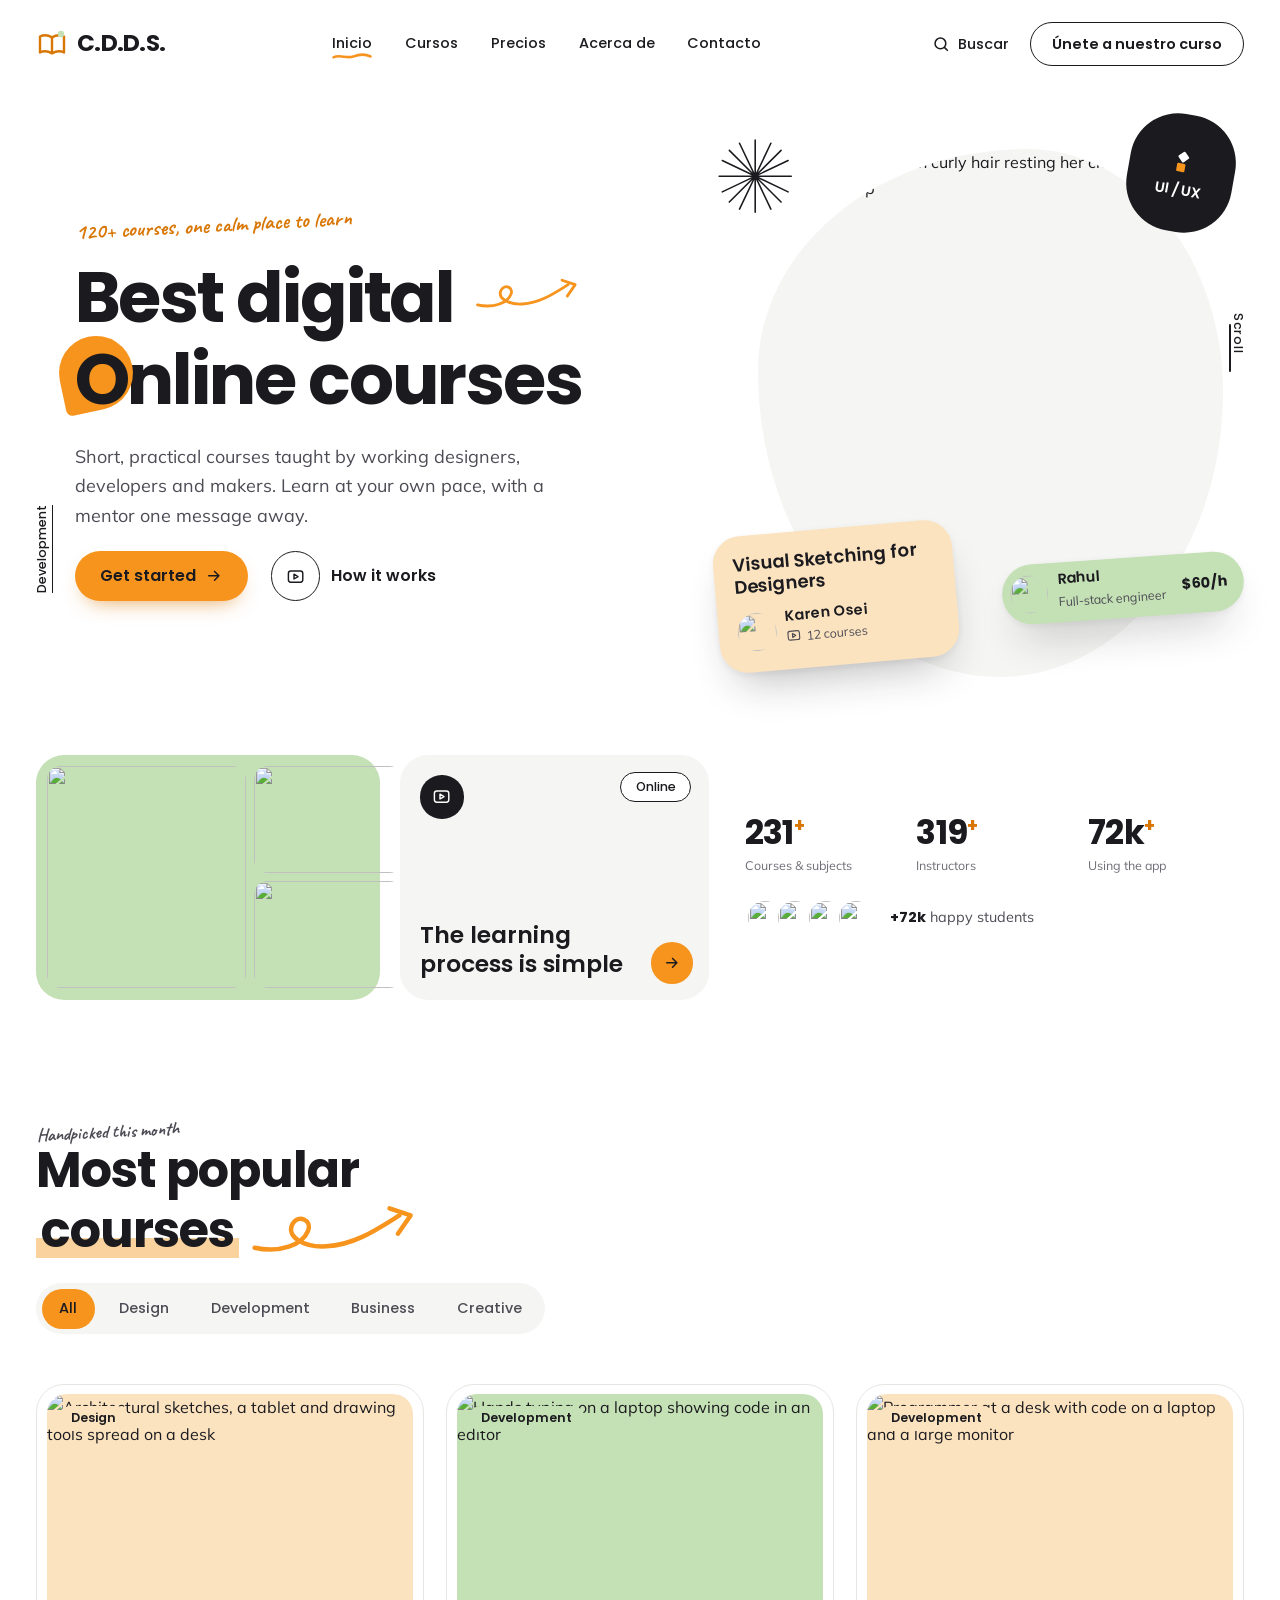
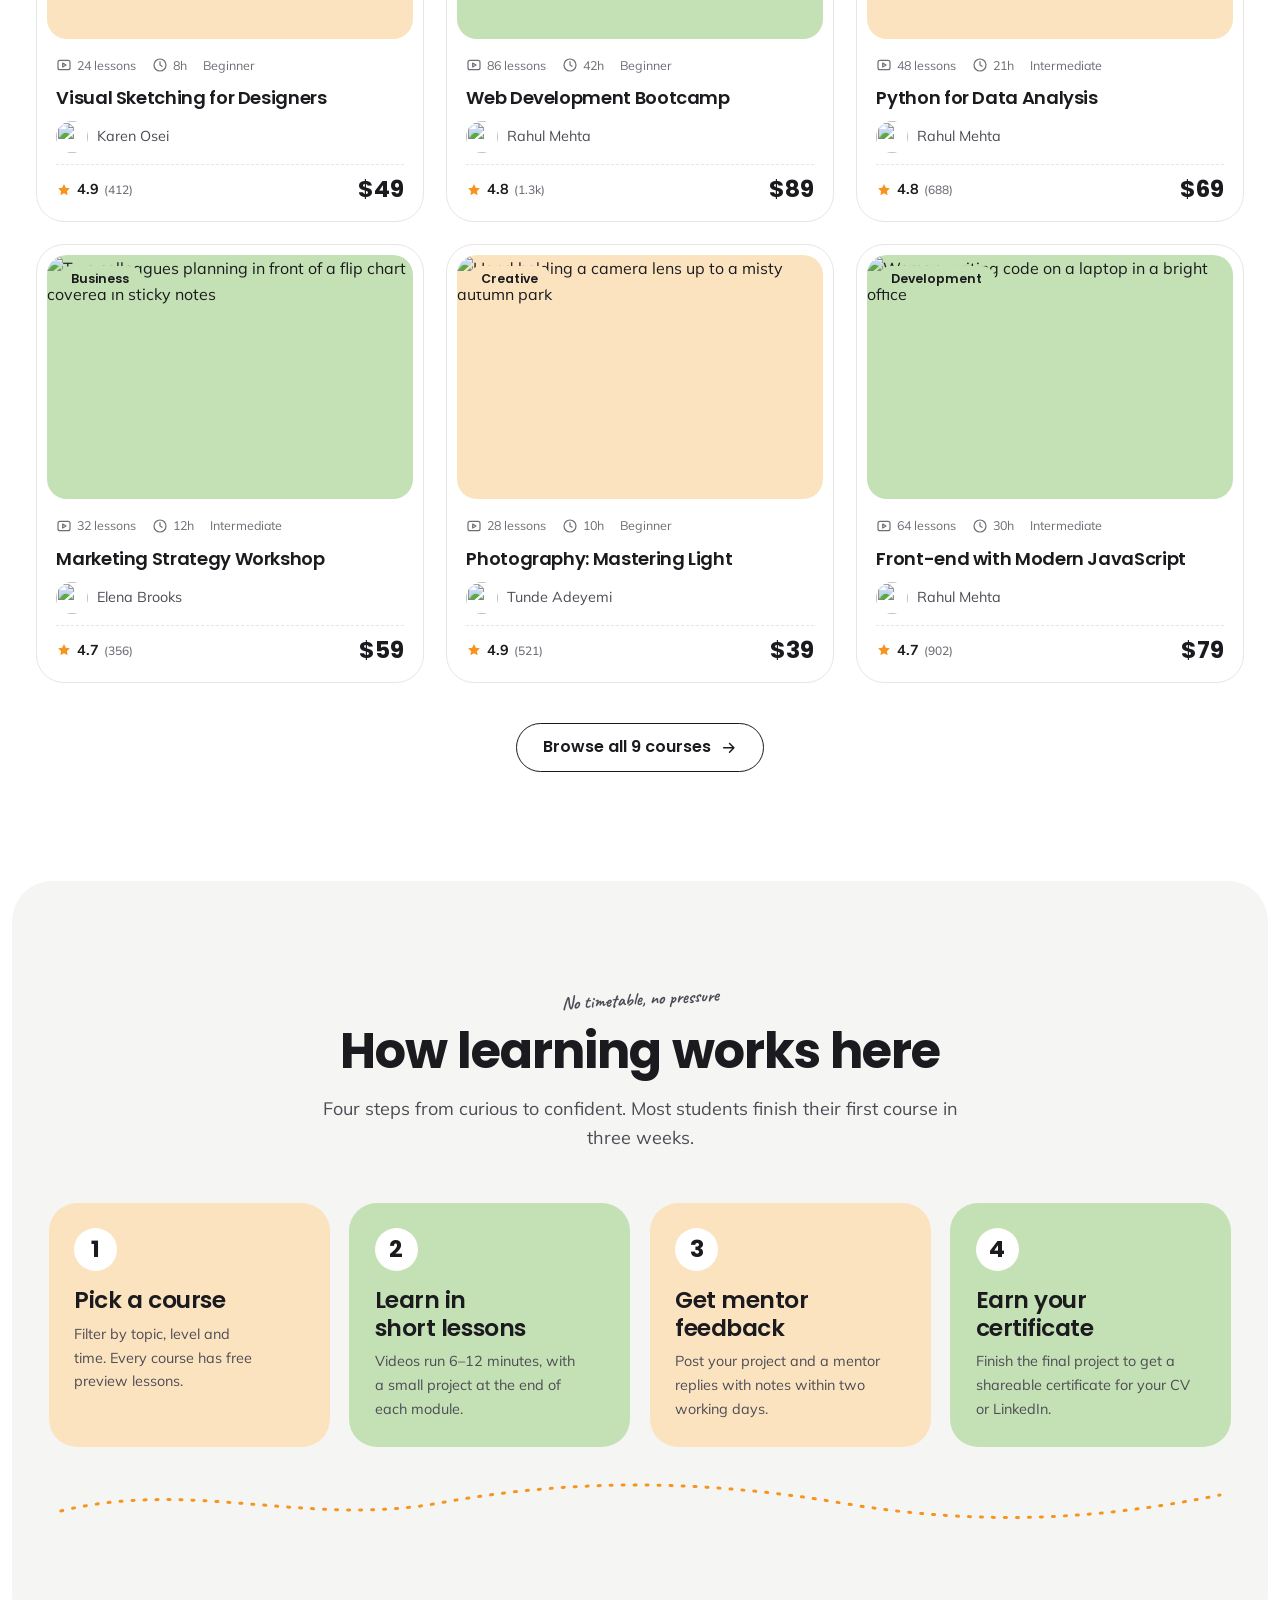
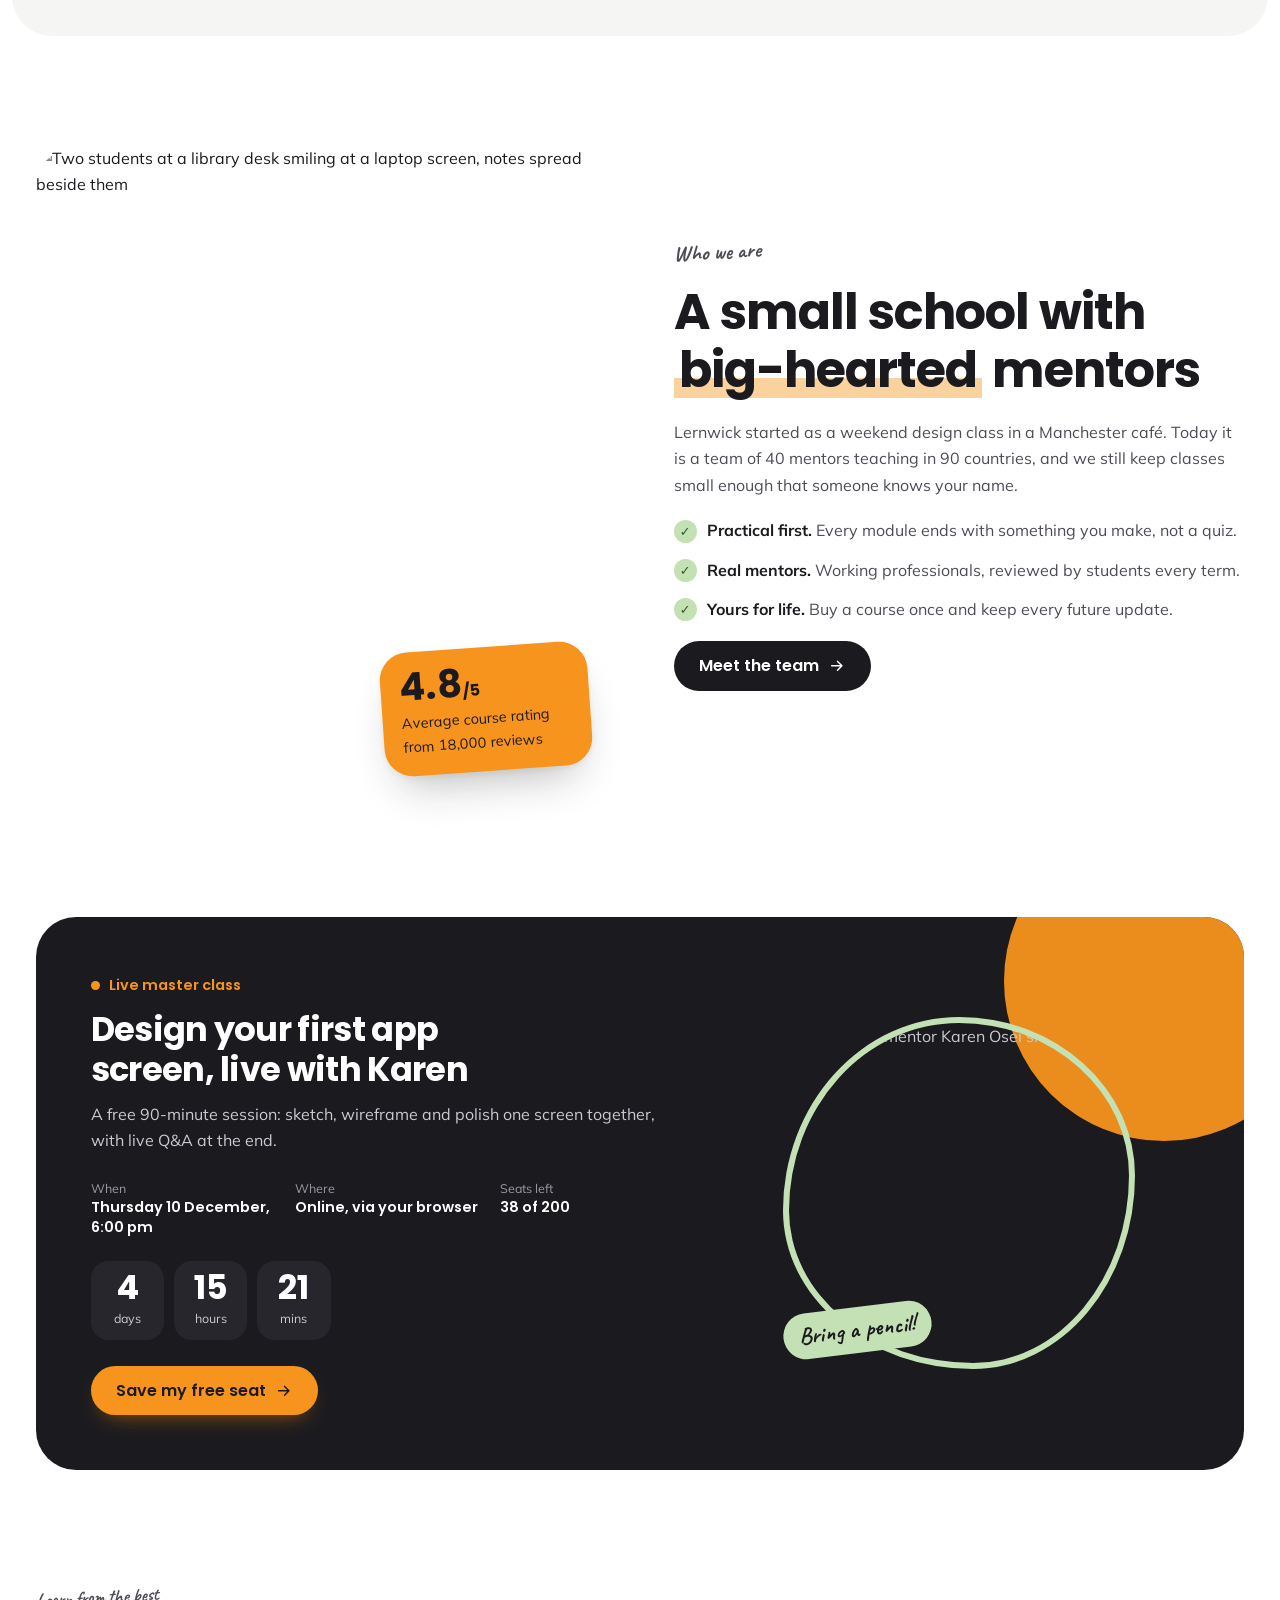
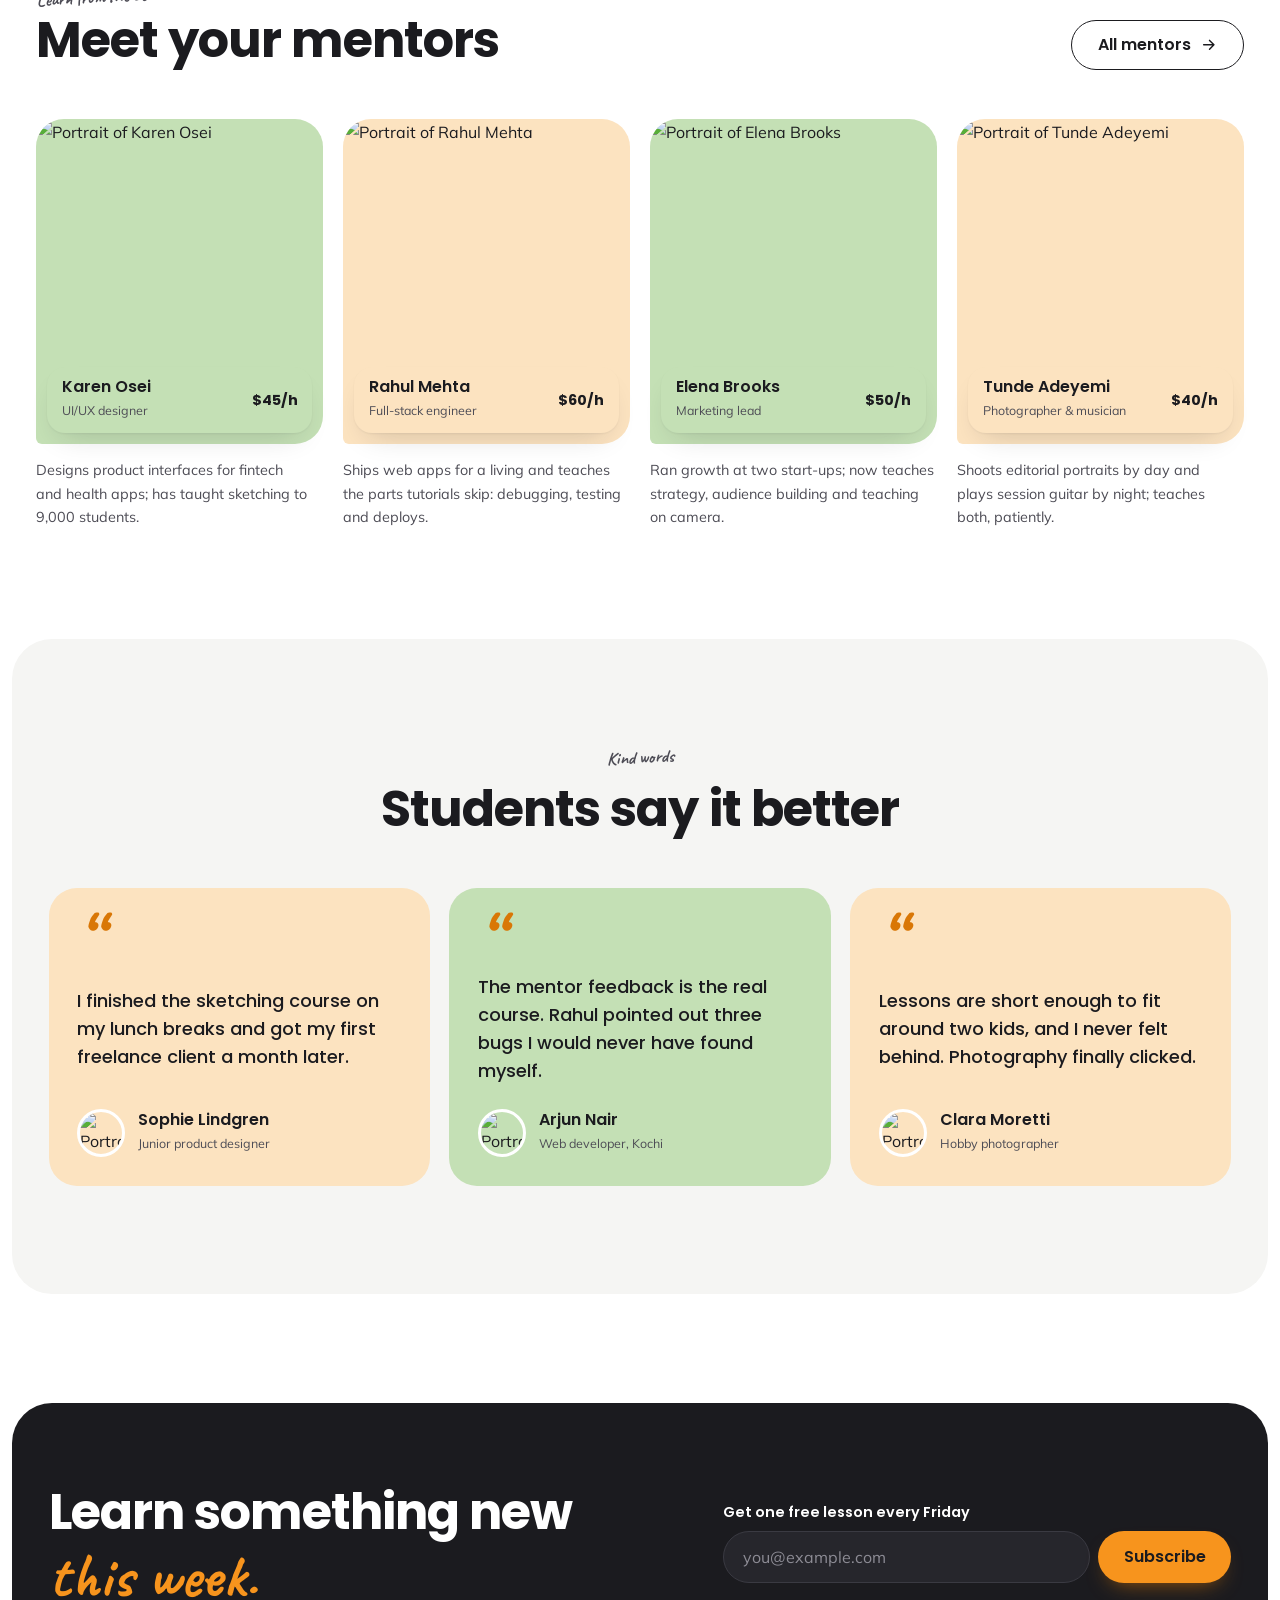
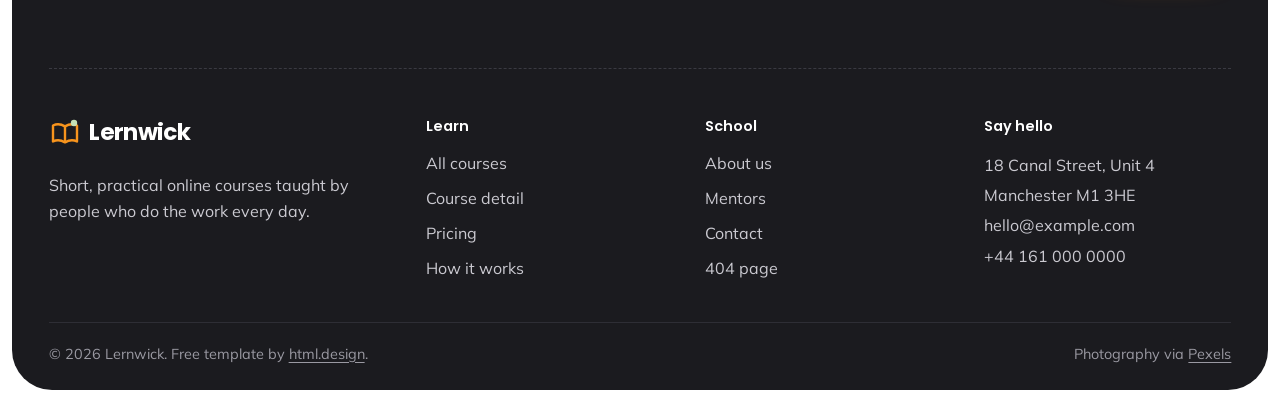
==== commit 475b5496: "feat:primera línea traducida" ====
--- a/index.html
+++ b/index.html
@@ -28,24 +28,24 @@
         <path d="M16 9.4v16" stroke="currentColor" stroke-width="2.4" />
         <circle cx="25" cy="6" r="3.2" fill="var(--sage)" />
       </svg>
-      <span class="brand__word">Lernwick</span>
+      <span class="brand__word">C.D.D.S.</span>
     </a>
 
     <nav class="nav" id="site-nav" aria-label="Main">
-      <a href="index.html" aria-current="page">Home</a>
-      <a href="courses.html">Courses</a>
-      <a href="pricing.html">Pricing</a>
-      <a href="about.html">About</a>
-      <a href="contact.html">Contact</a>
+      <a href="index.html" aria-current="page">Inicio</a>
+      <a href="courses.html">Cursos</a>
+      <a href="pricing.html">Precios</a>
+      <a href="about.html">Acerca de</a>
+      <a href="contact.html">Contacto</a>
       <a class="nav__cta" href="courses.html">Join our course</a>
     </nav>
 
     <div class="header__tools">
       <a class="header__search" href="courses.html#search">
         <svg viewBox="0 0 24 24" fill="none" stroke="currentColor" stroke-width="2" stroke-linecap="round" aria-hidden="true"><circle cx="11" cy="11" r="7"/><path d="m20 20-3.5-3.5"/></svg>
-        <span>Search</span>
+        <span>Buscar</span>
       </a>
-      <a class="btn btn--outline header__cta" href="courses.html">Join our course</a>
+      <a class="btn btn--outline header__cta" href="courses.html">Únete a nuestro curso</a>
       <button class="burger" type="button" aria-expanded="false" aria-controls="site-nav" aria-label="Open menu">
         <span></span><span></span><span></span>
       </button>
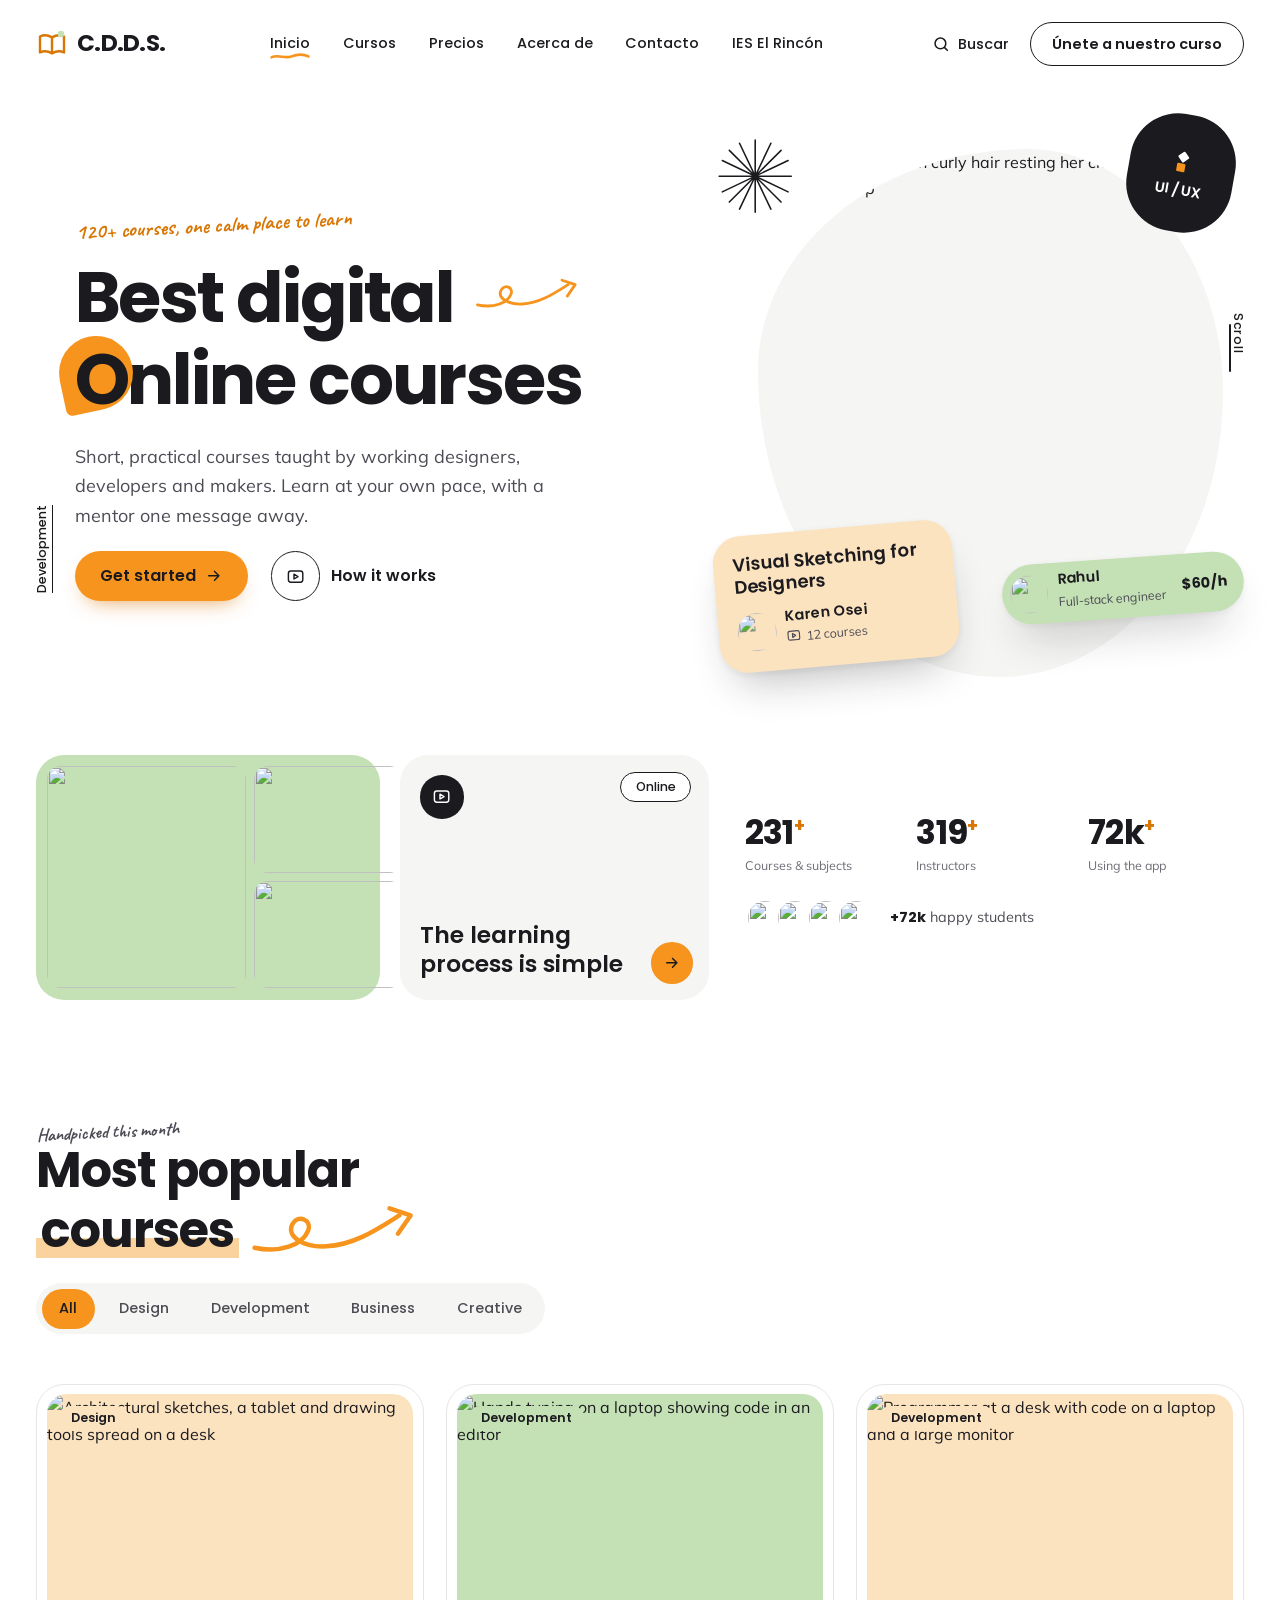
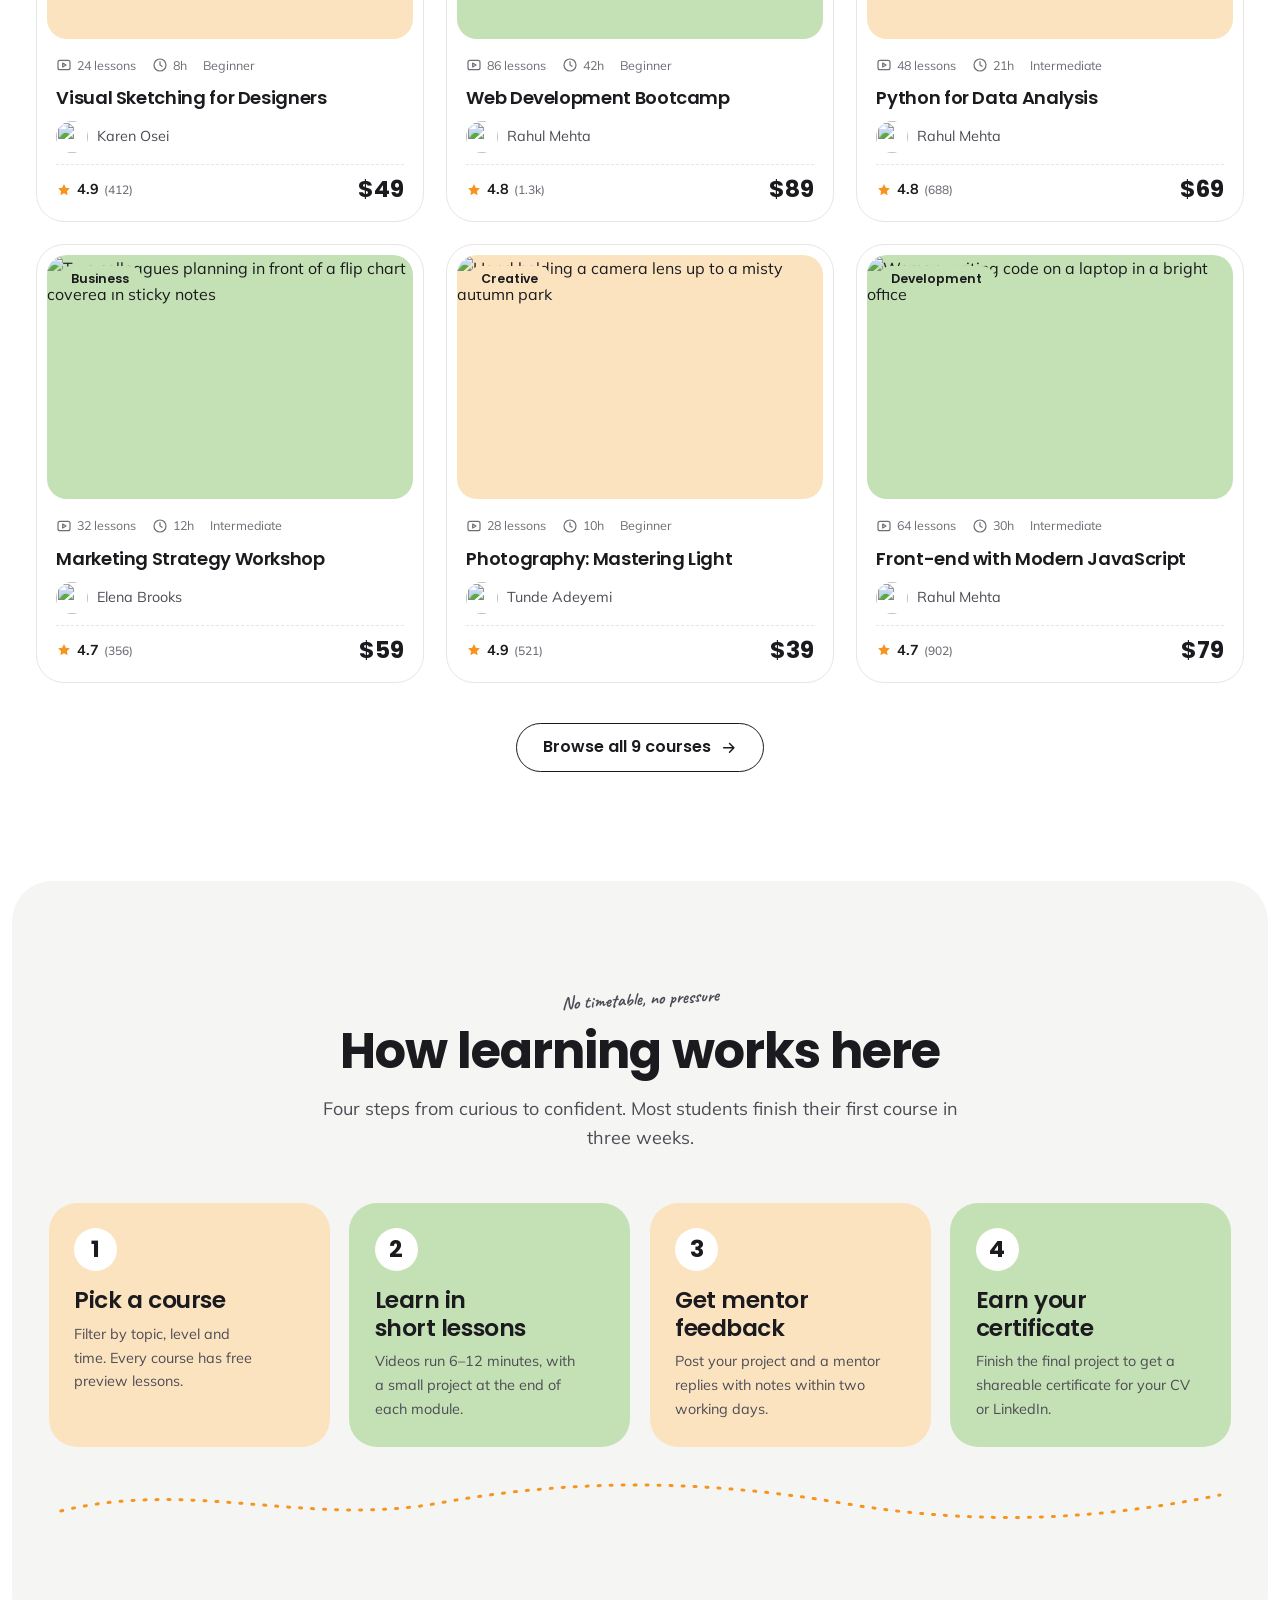
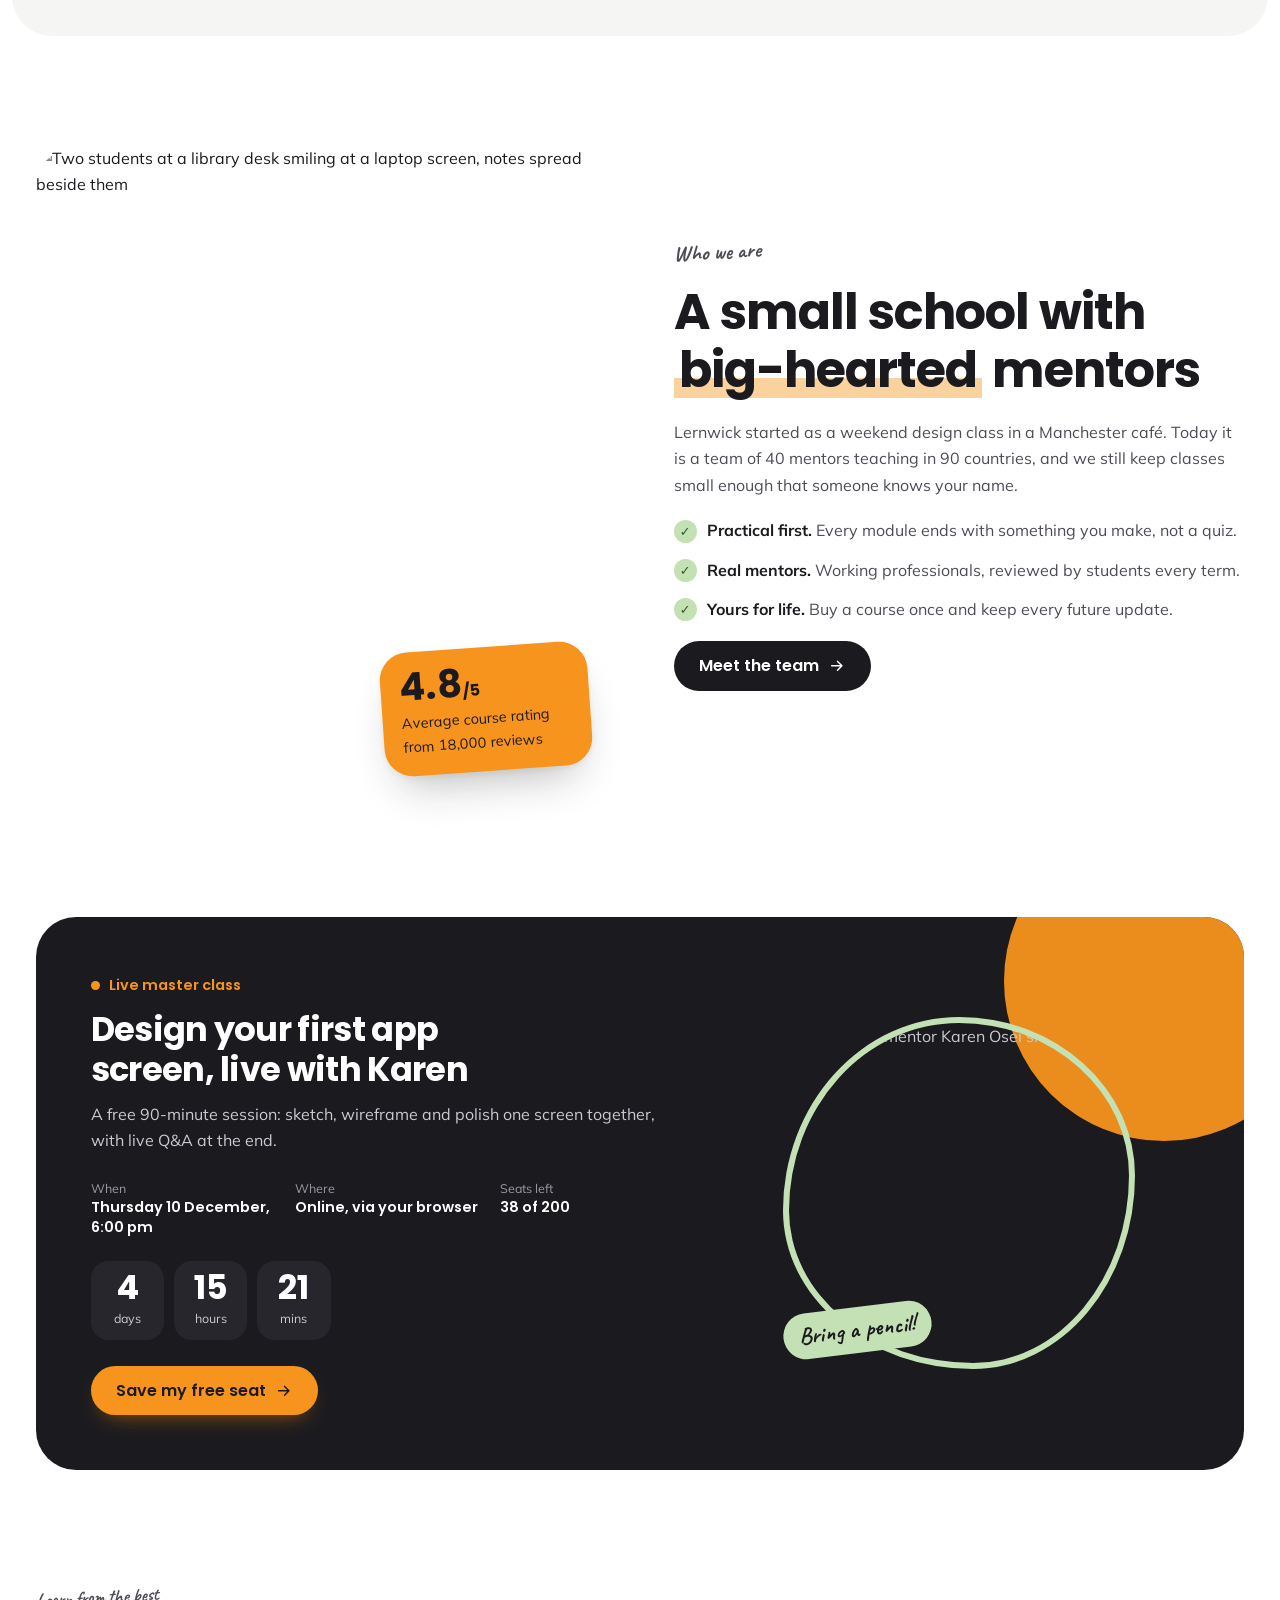
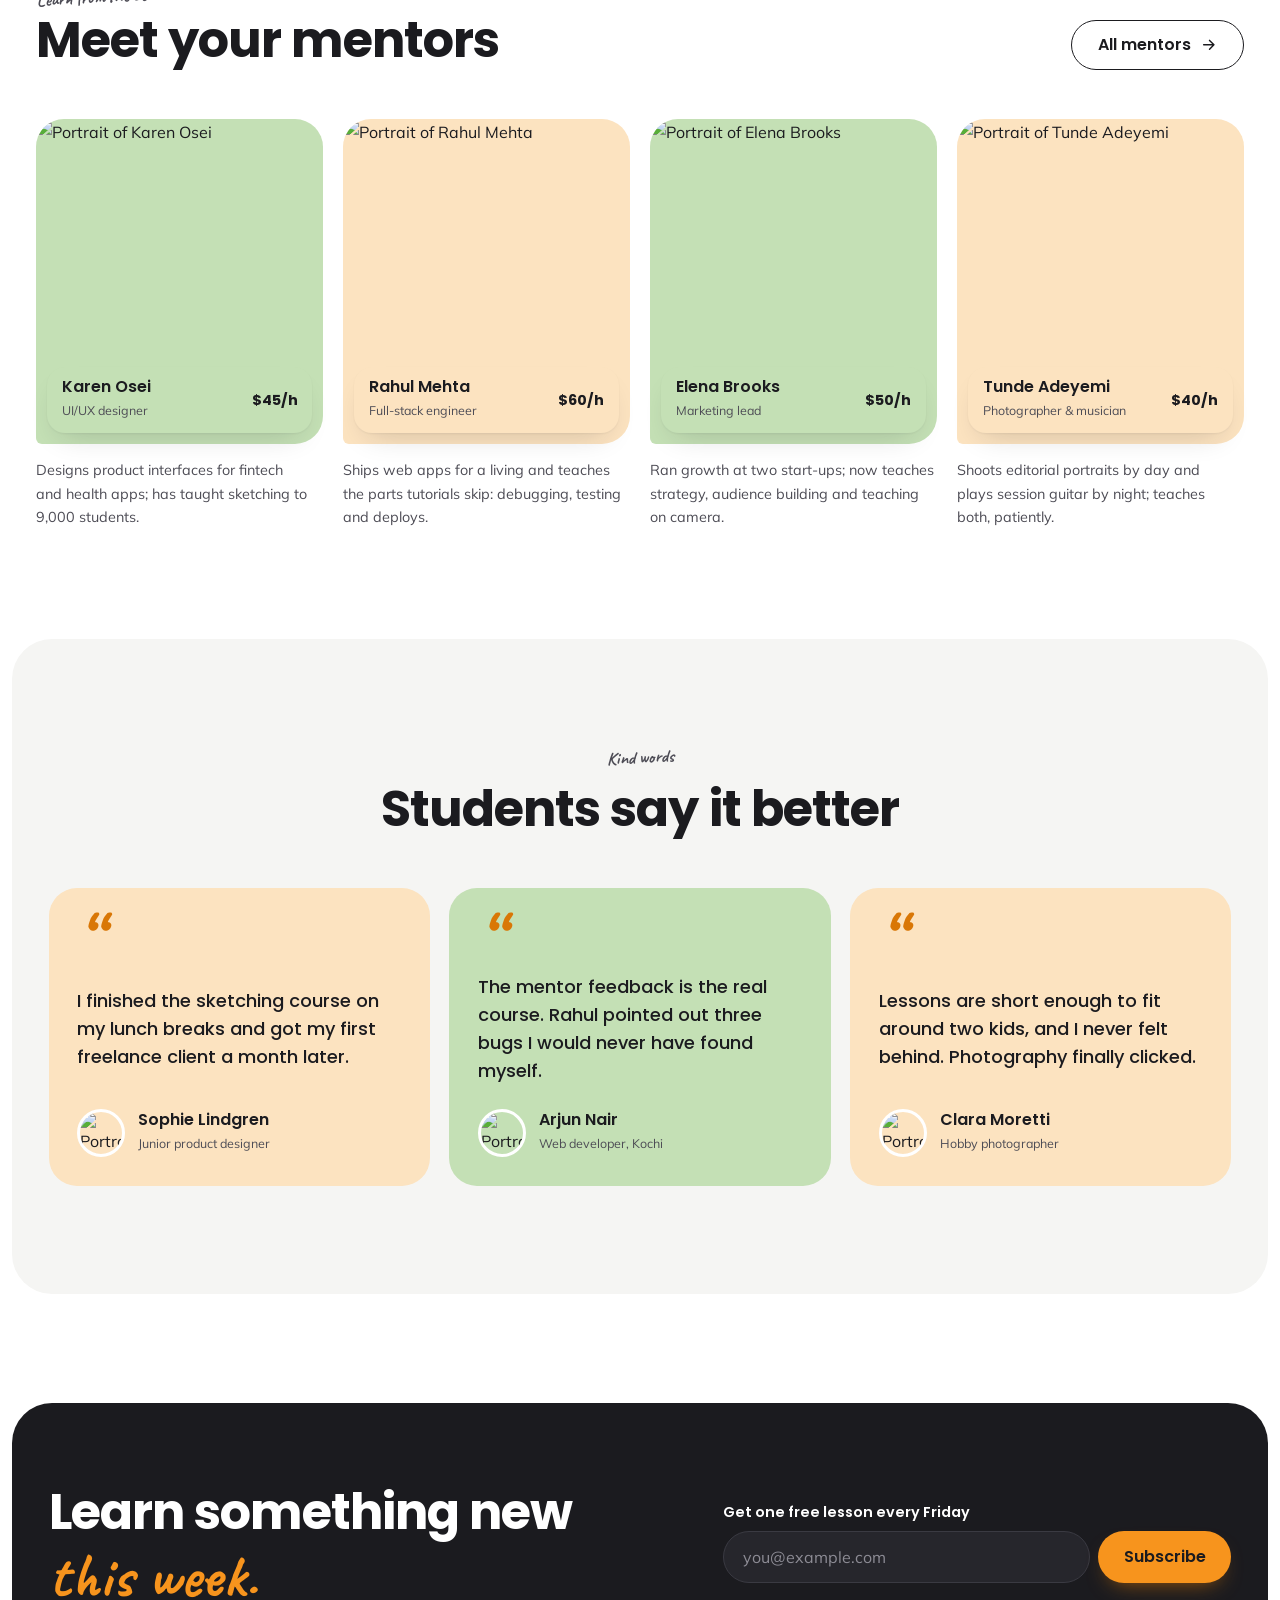
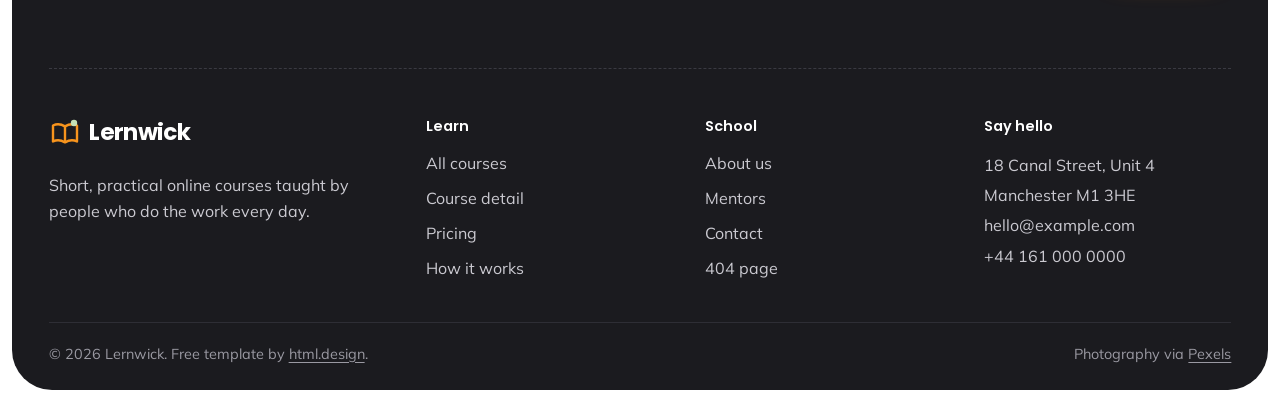
==== commit 904d120c: "feat: nuevo enlace a ieselrincon" ====
--- a/index.html
+++ b/index.html
@@ -37,6 +37,7 @@
       <a href="pricing.html">Precios</a>
       <a href="about.html">Acerca de</a>
       <a href="contact.html">Contacto</a>
+      <a href="https:ieselrincon.es" target="_blank">IES El Rincón</a>
       <a class="nav__cta" href="courses.html">Join our course</a>
     </nav>
 
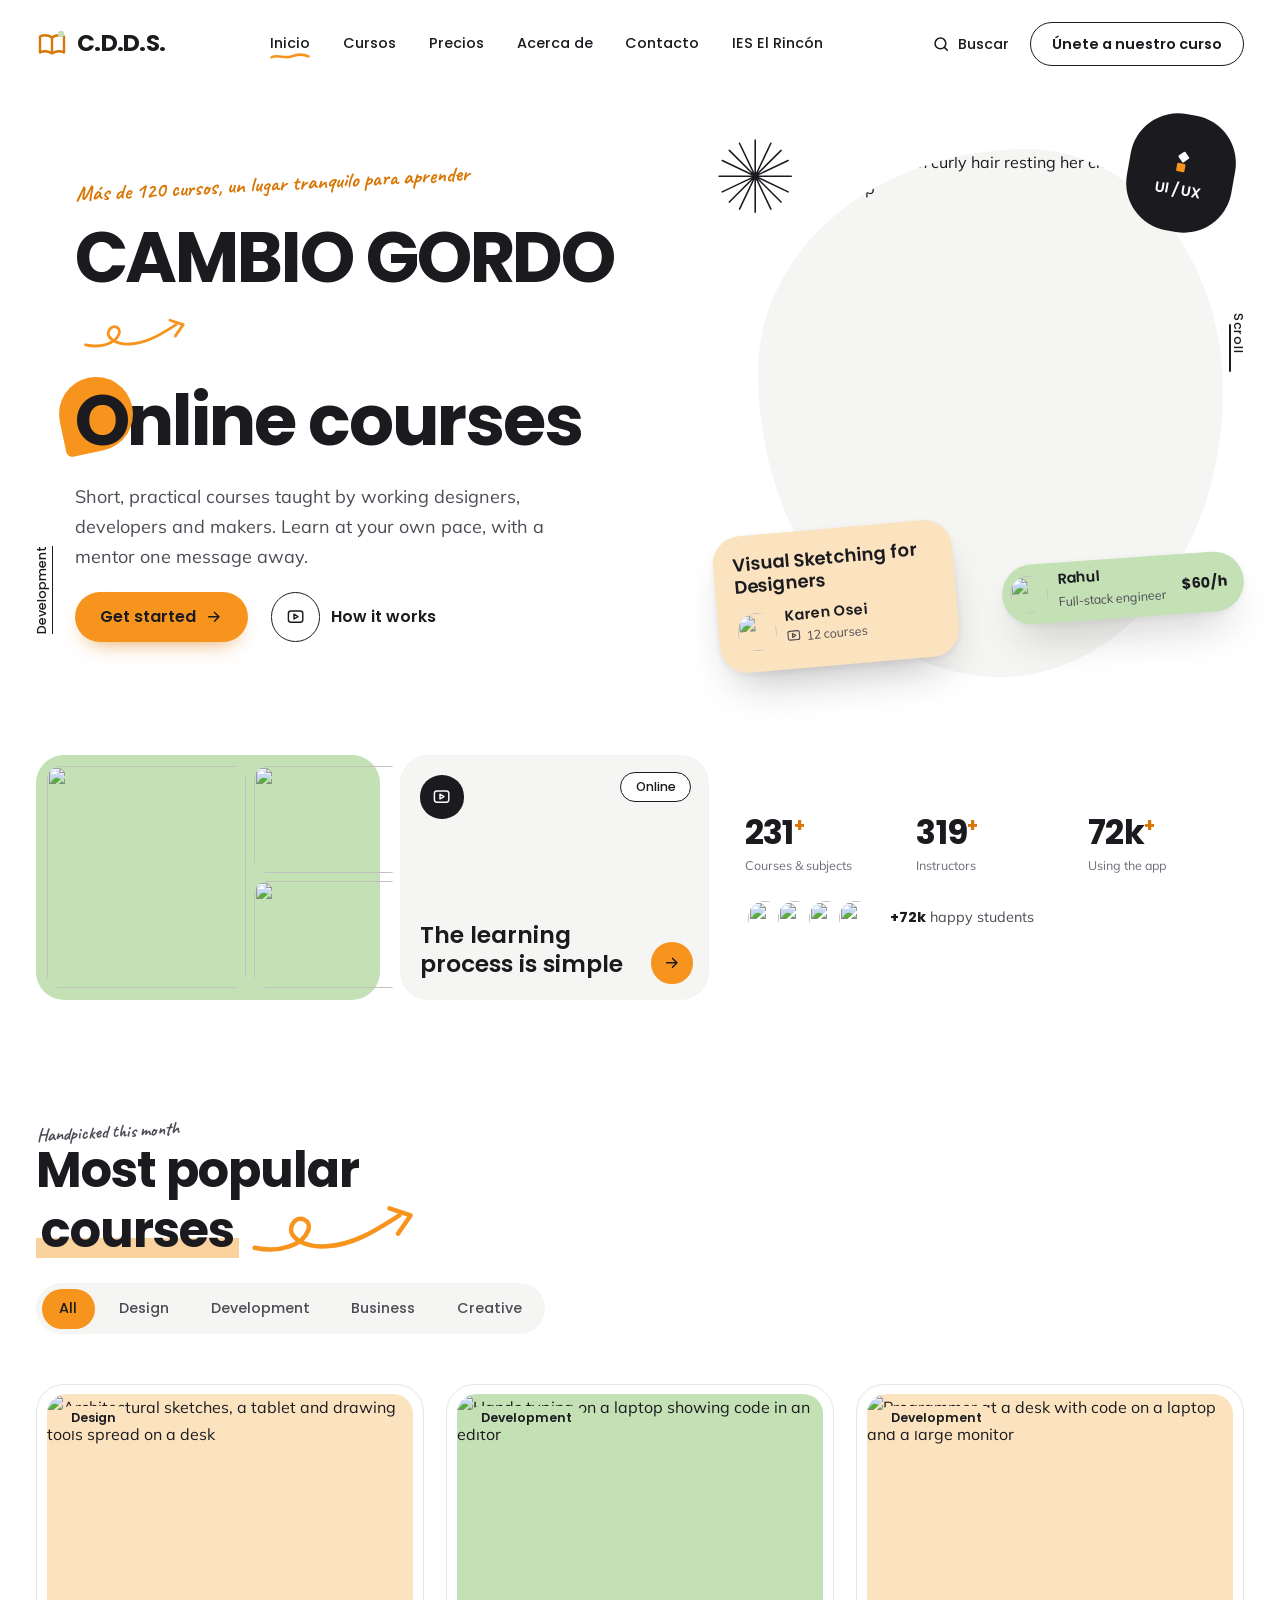
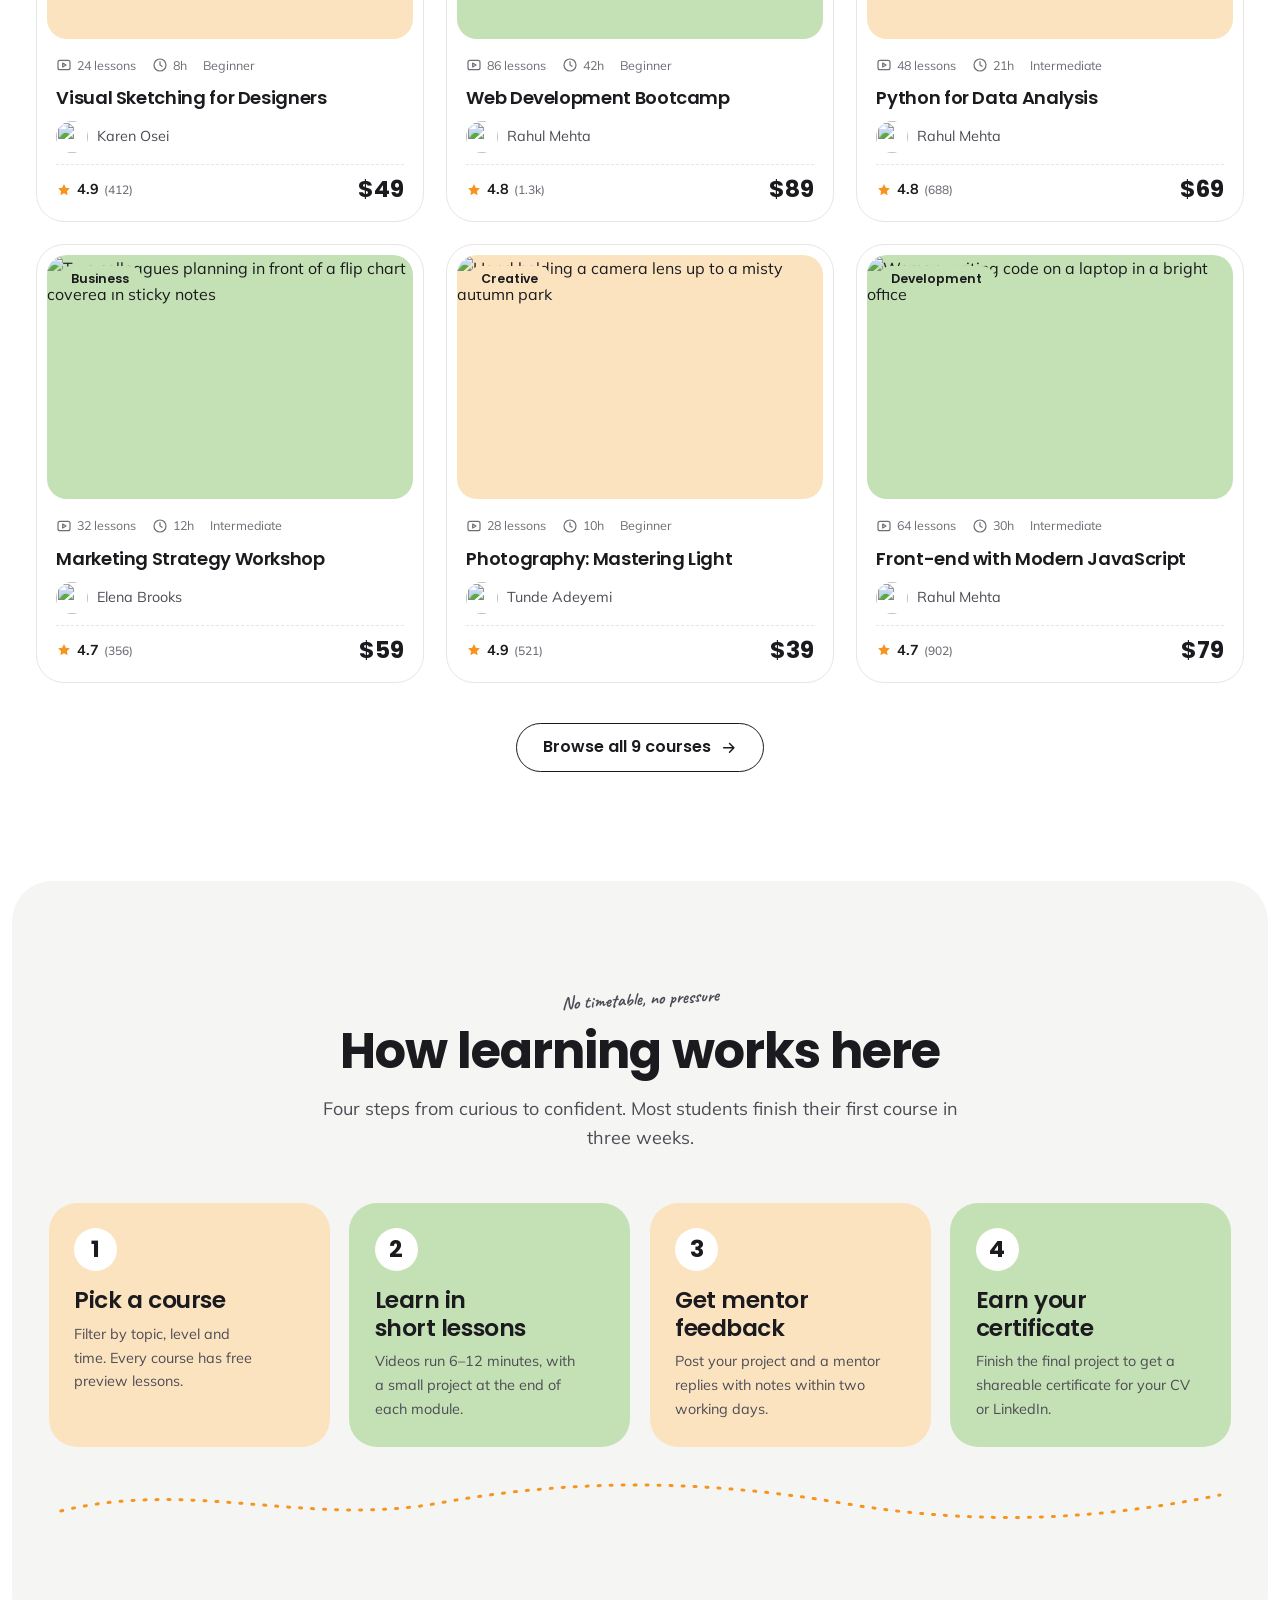
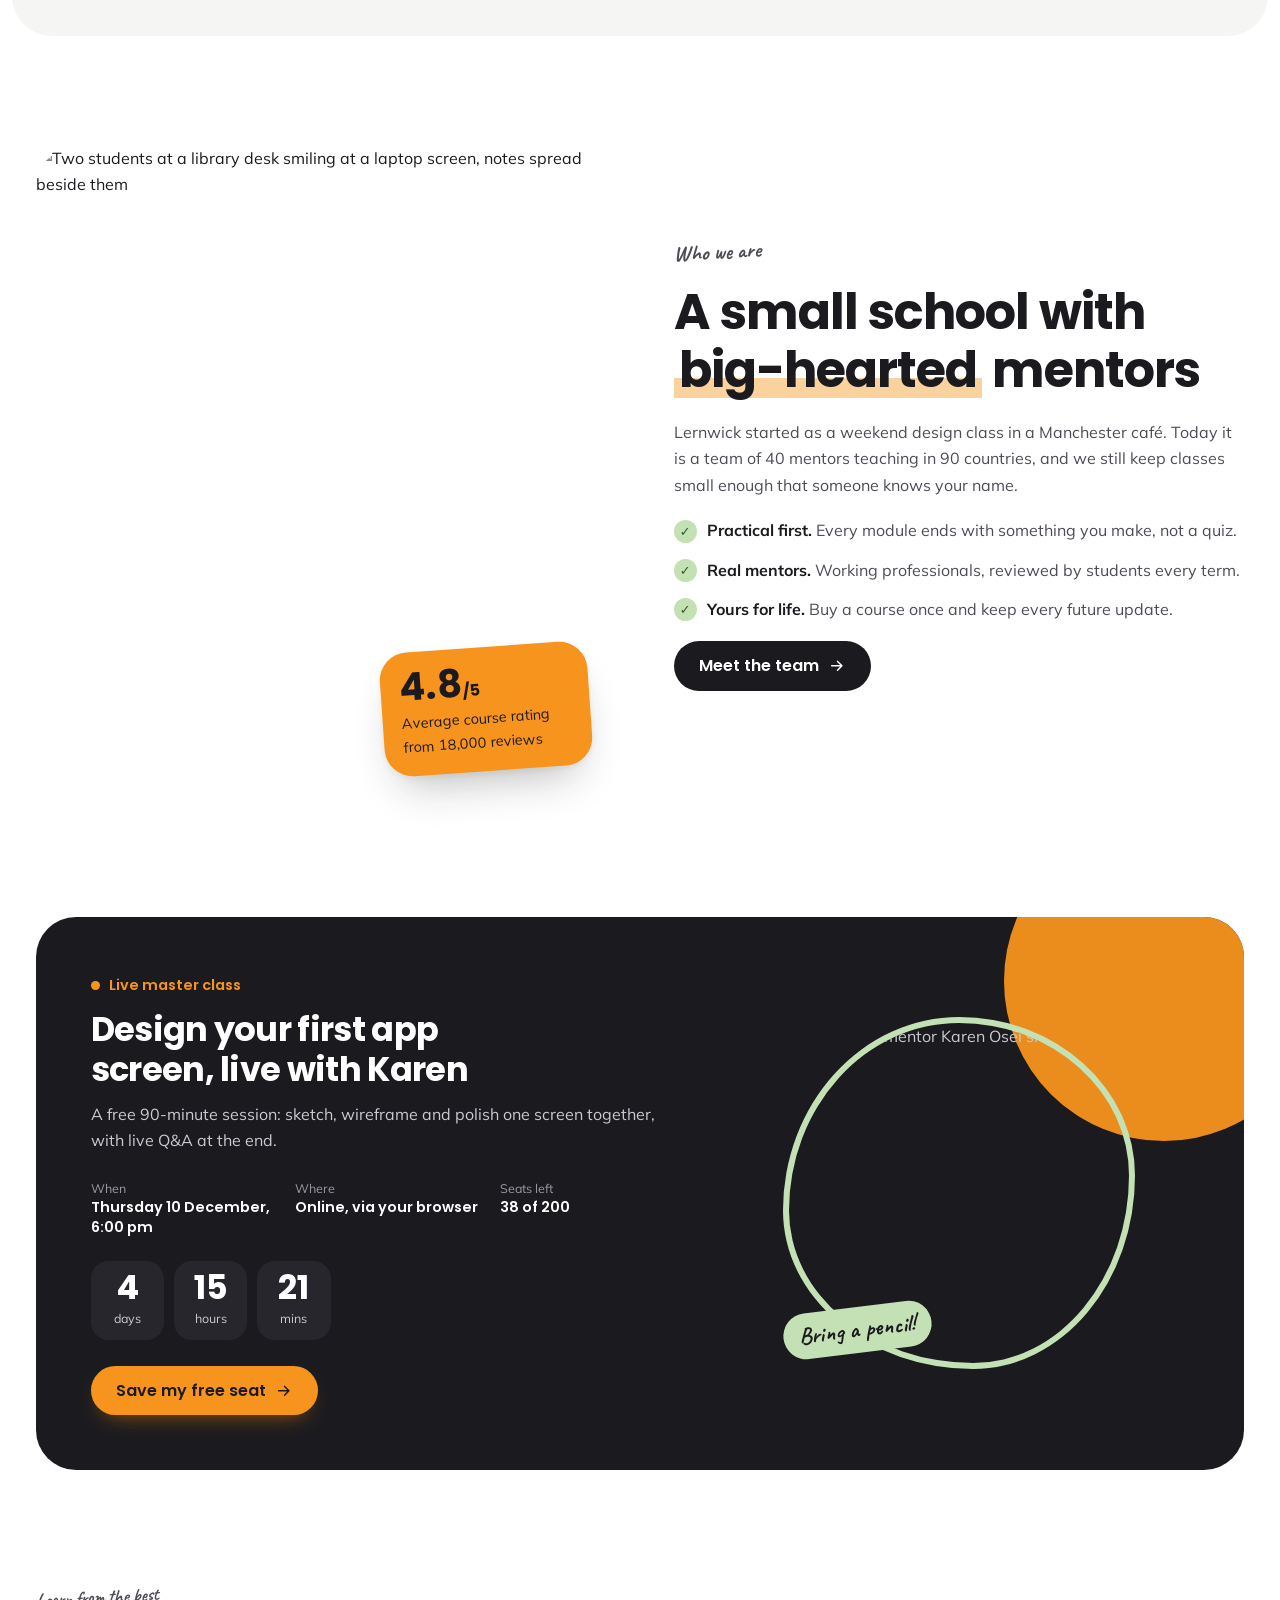
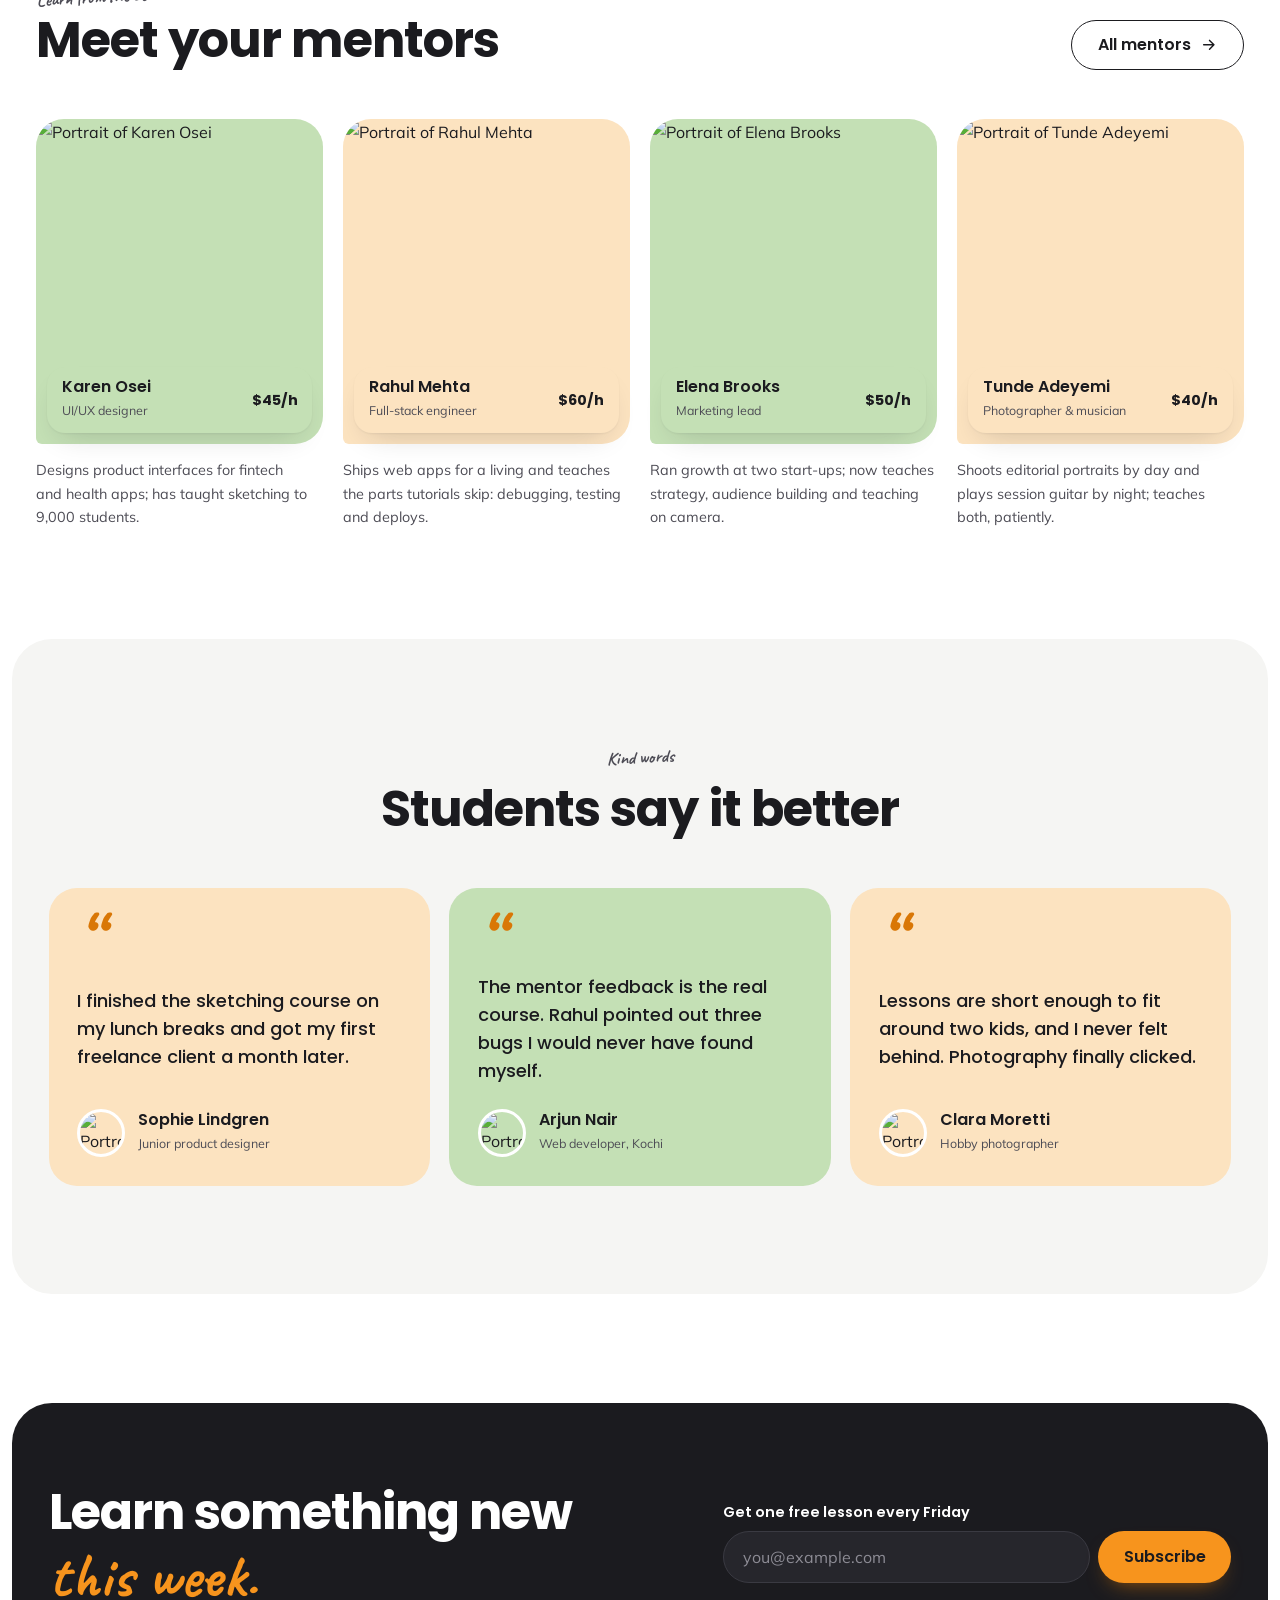
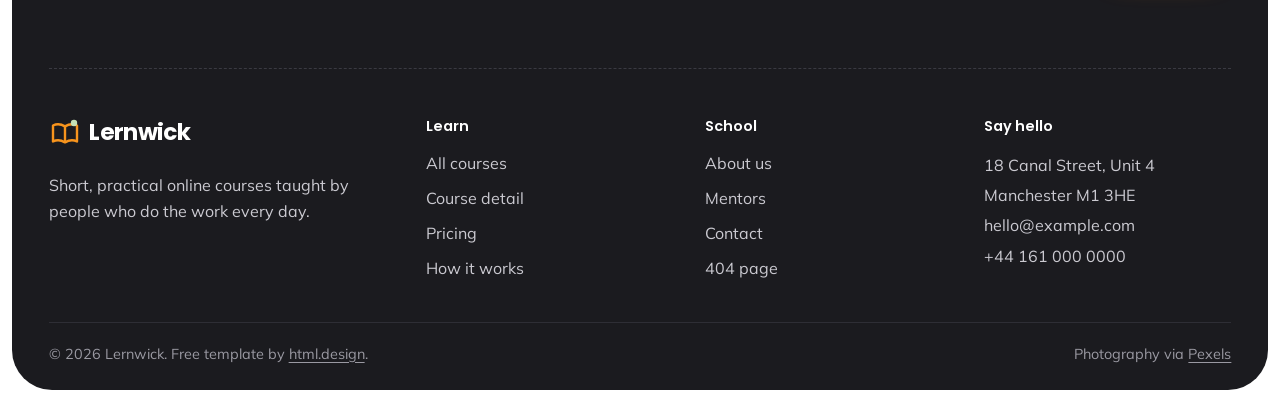
==== commit 1b517509: "feat: actualización de la página web" ====
--- a/index.html
+++ b/index.html
@@ -60,8 +60,8 @@
   <div class="container hero__grid">
     <div class="hero__copy">
       <span class="vlabel" aria-hidden="true">Development</span>
-      <p class="note">120+ courses, one calm place to learn</p>
-      <h1 id="hero-title">Best digital <svg class="squiggle" viewBox="0 0 120 48" fill="none" stroke="currentColor" stroke-width="3.2" stroke-linecap="round" stroke-linejoin="round" aria-hidden="true"><path d="M4 34c18 4 34-2 38-12 3-8-7-12-11-5-5 9 8 17 24 16 20-1 36-12 52-22"/><path d="M100 6l15 5-9 13"/></svg><br /><span class="hl">O</span>nline courses</h1>
+      <p class="note">Más de 120 cursos, un lugar tranquilo para aprender</p>
+      <h1 id="hero-title">CAMBIO GORDO <svg class="squiggle" viewBox="0 0 120 48" fill="none" stroke="currentColor" stroke-width="3.2" stroke-linecap="round" stroke-linejoin="round" aria-hidden="true"><path d="M4 34c18 4 34-2 38-12 3-8-7-12-11-5-5 9 8 17 24 16 20-1 36-12 52-22"/><path d="M100 6l15 5-9 13"/></svg><br /><span class="hl">O</span>nline courses</h1>
       <p class="hero__lede">Short, practical courses taught by working designers, developers and makers. Learn at your own pace, with a mentor one message away.</p>
       <div class="hero__ctas">
         <a class="btn btn--orange" href="courses.html">Get started <svg viewBox="0 0 24 24" fill="none" stroke="currentColor" stroke-width="2" stroke-linecap="round" stroke-linejoin="round" aria-hidden="true"><path d="M5 12h14M13 6l6 6-6 6"/></svg></a>
